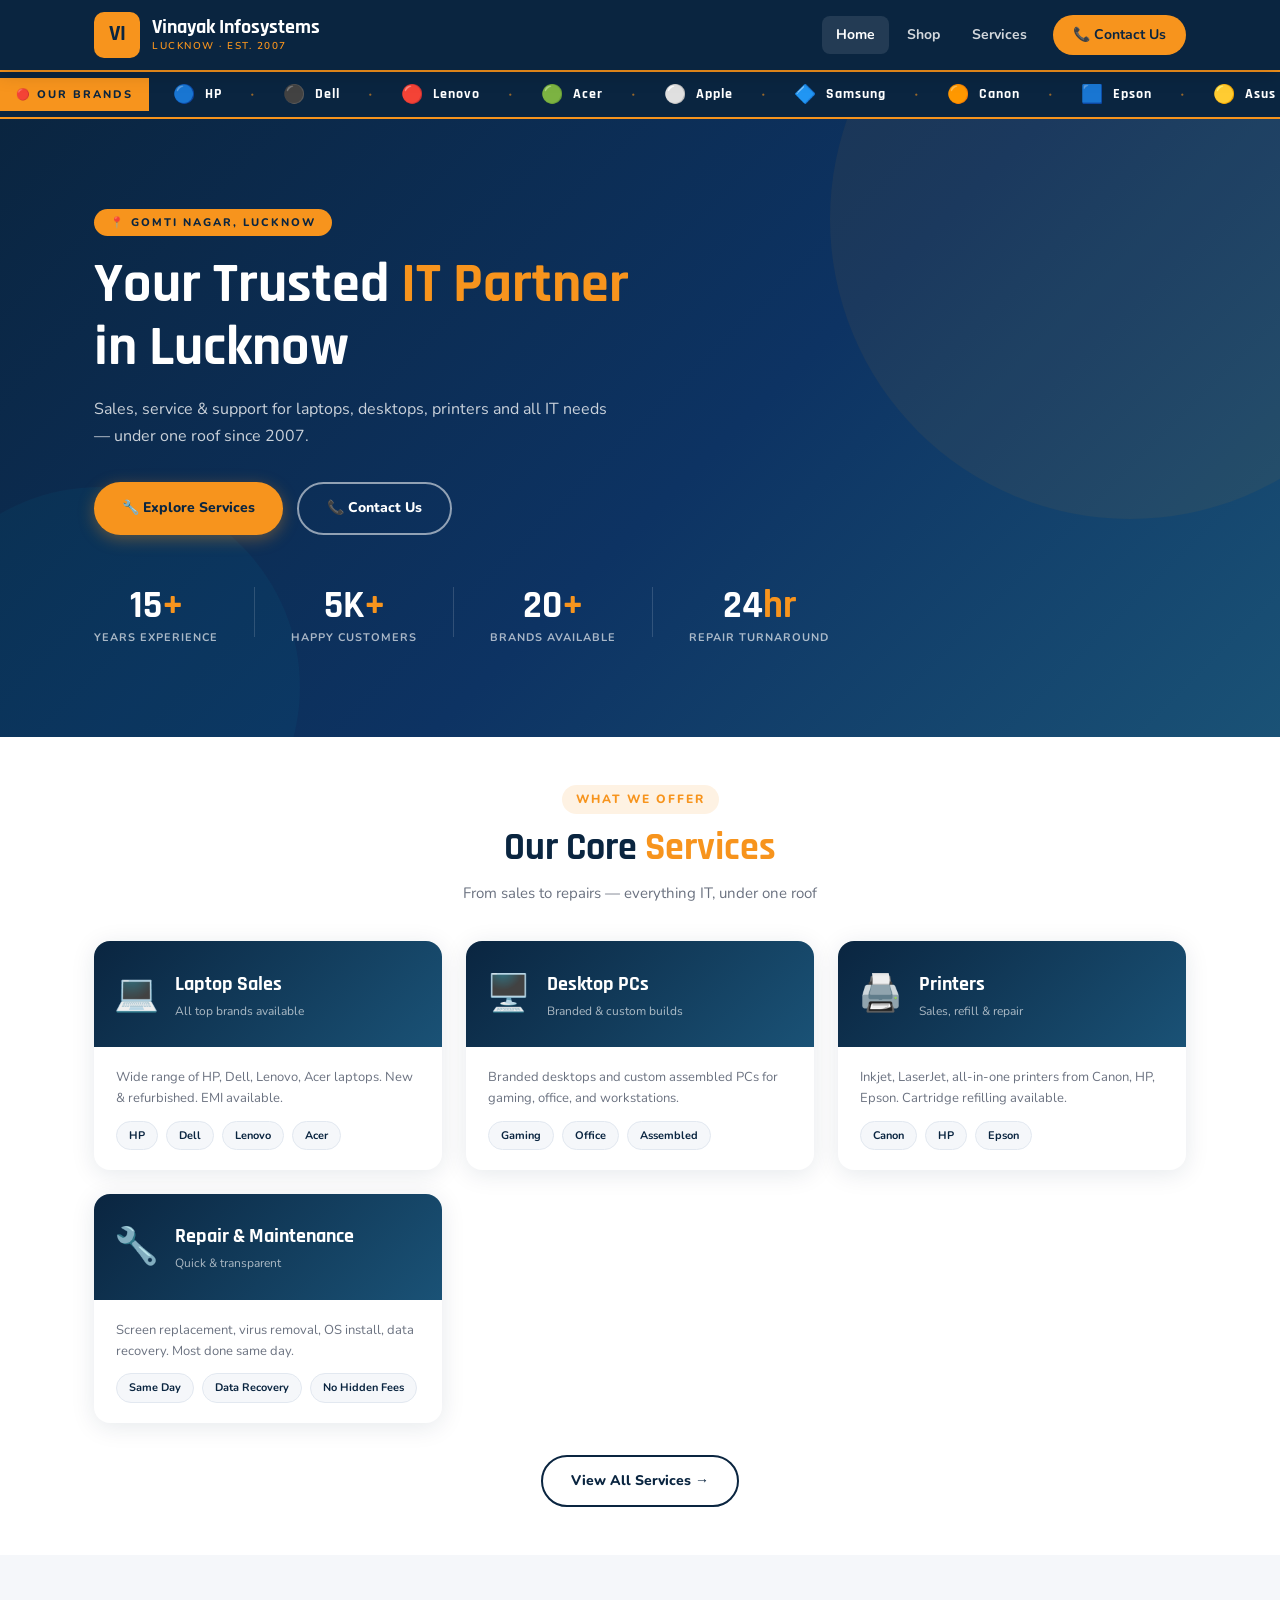
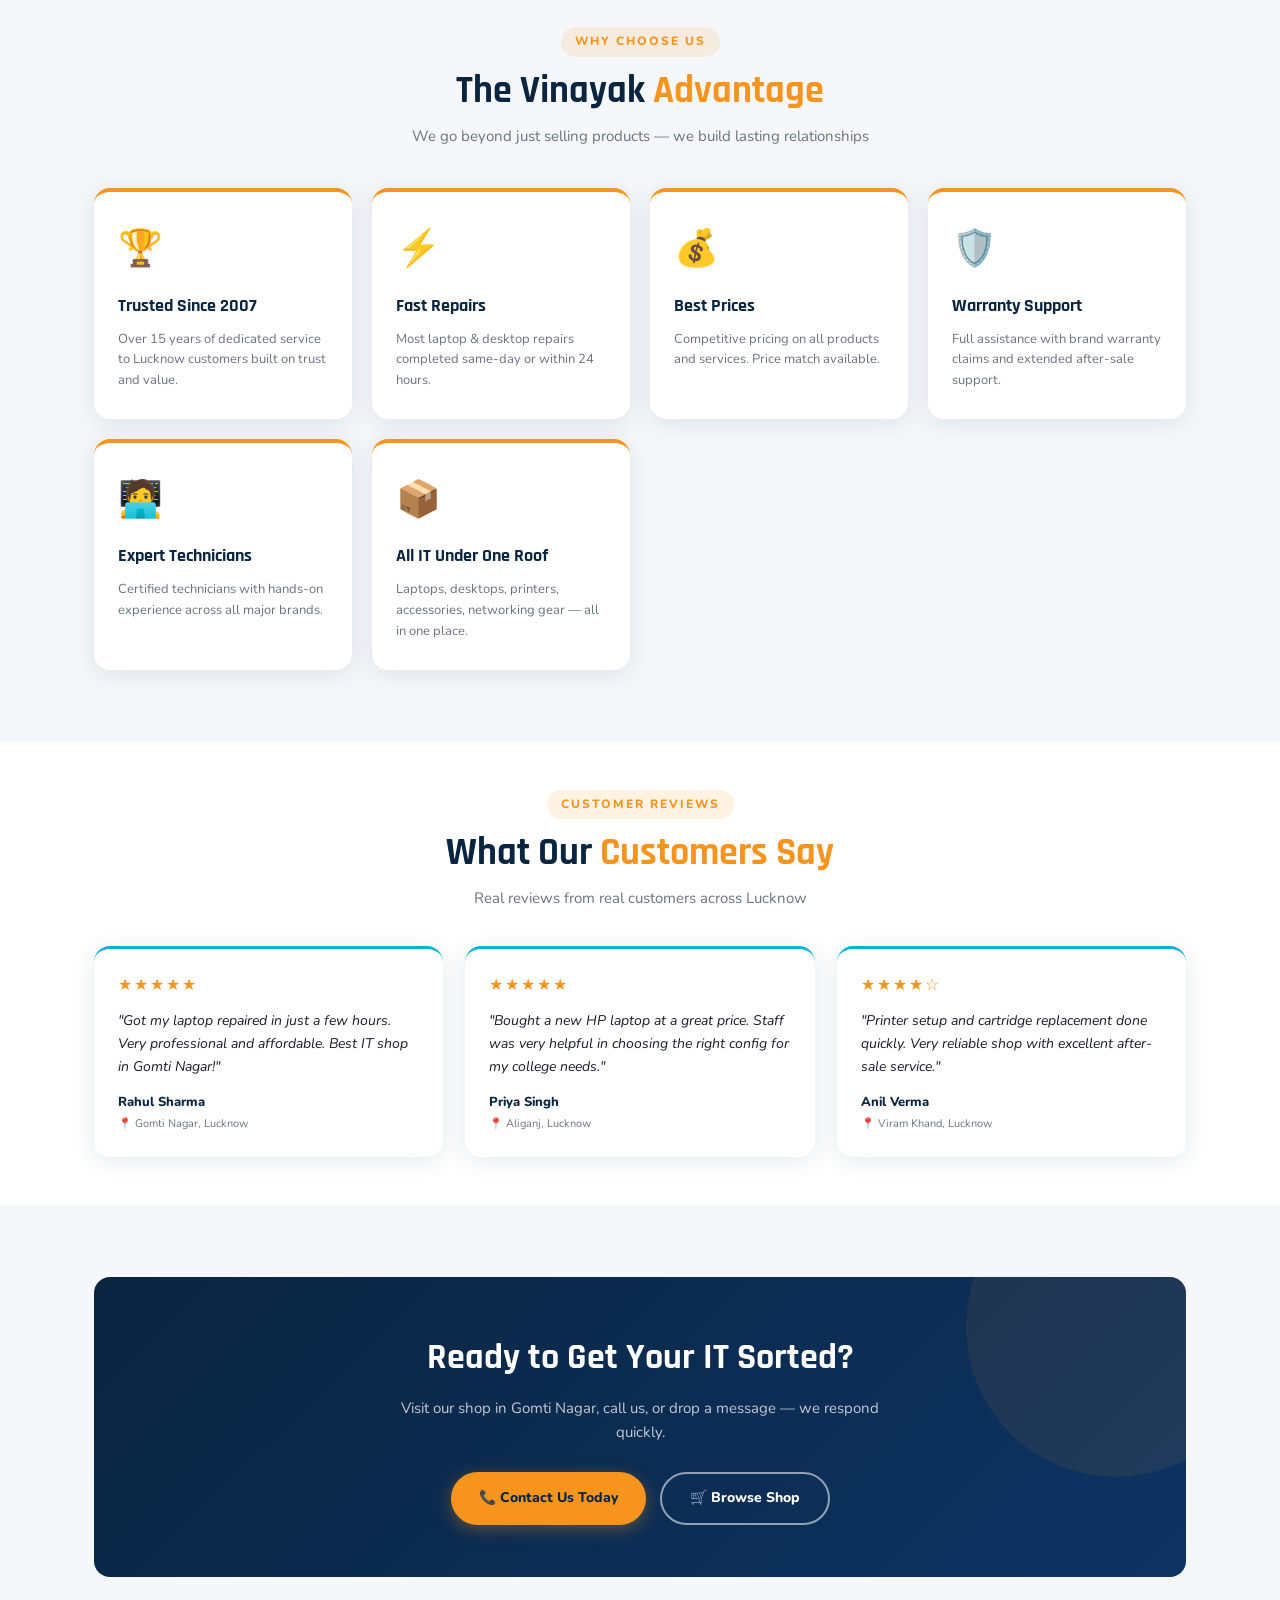
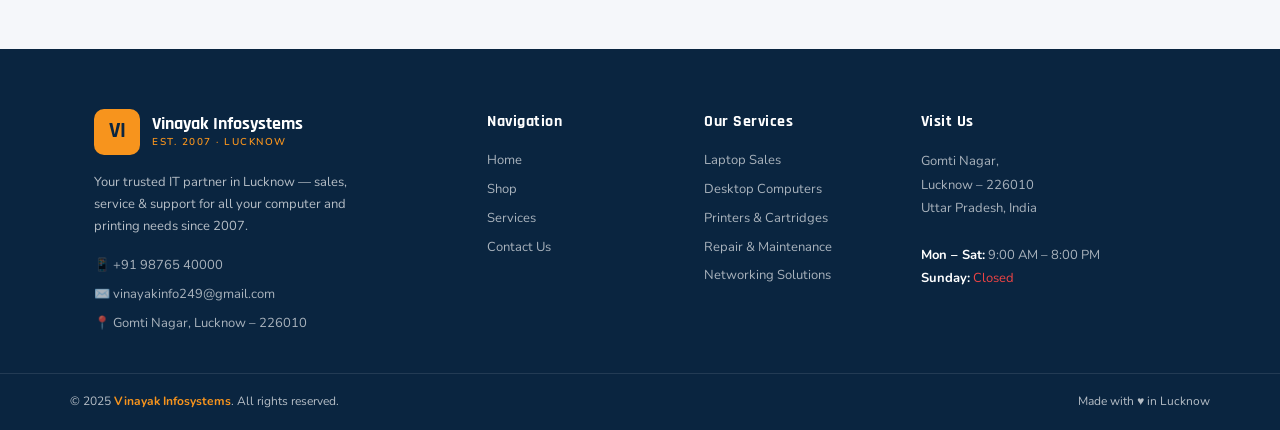
==== index.html @ 3d7f3a11 "First" ====
<!DOCTYPE html>
<html lang="en">
<head>
  <meta charset="UTF-8" />
  <meta name="viewport" content="width=device-width, initial-scale=1.0" />
  <meta name="description" content="Vinayak Infosystems – Lucknow's trusted IT shop for laptops, desktops, printers, repairs and networking solutions." />
  <title>Vinayak Infosystems – Home | Lucknow IT Shop</title>
  <link rel="stylesheet" href="css/style.css" />
</head>
<body>

  <div id="navbar-placeholder"></div>
  <div id="ticker-placeholder"></div>

  <!-- HERO -->
  <section class="hero">
    <div class="container">
      <div class="hero-content">
        <div class="hero-badge">📍 Gomti Nagar, Lucknow</div>
        <h1>Your Trusted <span>IT Partner</span><br>in Lucknow</h1>
        <p>Sales, service & support for laptops, desktops, printers and all IT needs — under one roof since 2007.</p>
        <div class="hero-btns">
          <a href="services.html" class="btn btn-primary">🔧 Explore Services</a>
          <a href="contact.html" class="btn btn-outline-white">📞 Contact Us</a>
        </div>
      </div>
      <div class="hero-stats">
        <div class="hero-stat-item">
          <div class="hero-stat-num">15<span>+</span></div>
          <div class="hero-stat-label">Years Experience</div>
        </div>
        <div class="hero-stat-divider"></div>
        <div class="hero-stat-item">
          <div class="hero-stat-num">5K<span>+</span></div>
          <div class="hero-stat-label">Happy Customers</div>
        </div>
        <div class="hero-stat-divider"></div>
        <div class="hero-stat-item">
          <div class="hero-stat-num">20<span>+</span></div>
          <div class="hero-stat-label">Brands Available</div>
        </div>
        <div class="hero-stat-divider"></div>
        <div class="hero-stat-item">
          <div class="hero-stat-num">24<span>hr</span></div>
          <div class="hero-stat-label">Repair Turnaround</div>
        </div>
      </div>
    </div>
  </section>

  <!-- QUICK SERVICES -->
  <section class="section-sm" style="background:#fff;">
    <div class="container">
      <div class="text-center">
        <div class="section-tag">What We Offer</div>
        <h2 class="section-title">Our Core <span>Services</span></h2>
        <p class="section-sub">From sales to repairs — everything IT, under one roof</p>
      </div>
      <div class="services-grid" style="margin-top:36px;">
        <a href="services.html" class="service-card" style="text-decoration:none;">
          <div class="sc-header">
            <div class="sc-icon">💻</div>
            <div><h3>Laptop Sales</h3><p>All top brands available</p></div>
          </div>
          <div class="sc-body">
            <p style="font-size:13px;color:var(--muted);line-height:1.6;">Wide range of HP, Dell, Lenovo, Acer laptops. New & refurbished. EMI available.</p>
            <div class="sc-tags" style="margin-top:12px;">
              <span class="sc-tag">HP</span><span class="sc-tag">Dell</span><span class="sc-tag">Lenovo</span><span class="sc-tag">Acer</span>
            </div>
          </div>
        </a>
        <a href="services.html" class="service-card" style="text-decoration:none;">
          <div class="sc-header">
            <div class="sc-icon">🖥️</div>
            <div><h3>Desktop PCs</h3><p>Branded & custom builds</p></div>
          </div>
          <div class="sc-body">
            <p style="font-size:13px;color:var(--muted);line-height:1.6;">Branded desktops and custom assembled PCs for gaming, office, and workstations.</p>
            <div class="sc-tags" style="margin-top:12px;">
              <span class="sc-tag">Gaming</span><span class="sc-tag">Office</span><span class="sc-tag">Assembled</span>
            </div>
          </div>
        </a>
        <a href="services.html" class="service-card" style="text-decoration:none;">
          <div class="sc-header">
            <div class="sc-icon">🖨️</div>
            <div><h3>Printers</h3><p>Sales, refill & repair</p></div>
          </div>
          <div class="sc-body">
            <p style="font-size:13px;color:var(--muted);line-height:1.6;">Inkjet, LaserJet, all-in-one printers from Canon, HP, Epson. Cartridge refilling available.</p>
            <div class="sc-tags" style="margin-top:12px;">
              <span class="sc-tag">Canon</span><span class="sc-tag">HP</span><span class="sc-tag">Epson</span>
            </div>
          </div>
        </a>
        <a href="services.html" class="service-card" style="text-decoration:none;">
          <div class="sc-header">
            <div class="sc-icon">🔧</div>
            <div><h3>Repair & Maintenance</h3><p>Quick & transparent</p></div>
          </div>
          <div class="sc-body">
            <p style="font-size:13px;color:var(--muted);line-height:1.6;">Screen replacement, virus removal, OS install, data recovery. Most done same day.</p>
            <div class="sc-tags" style="margin-top:12px;">
              <span class="sc-tag">Same Day</span><span class="sc-tag">Data Recovery</span><span class="sc-tag">No Hidden Fees</span>
            </div>
          </div>
        </a>
      </div>
      <div style="text-align:center;margin-top:32px;">
        <a href="services.html" class="btn btn-outline-primary">View All Services →</a>
      </div>
    </div>
  </section>

  <!-- WHY US -->
  <section class="section">
    <div class="container">
      <div class="text-center">
        <div class="section-tag">Why Choose Us</div>
        <h2 class="section-title">The Vinayak <span>Advantage</span></h2>
        <p class="section-sub">We go beyond just selling products — we build lasting relationships</p>
      </div>
      <div class="why-grid">
        <div class="why-card"><div class="w-icon">🏆</div><h4>Trusted Since 2007</h4><p>Over 15 years of dedicated service to Lucknow customers built on trust and value.</p></div>
        <div class="why-card"><div class="w-icon">⚡</div><h4>Fast Repairs</h4><p>Most laptop & desktop repairs completed same-day or within 24 hours.</p></div>
        <div class="why-card"><div class="w-icon">💰</div><h4>Best Prices</h4><p>Competitive pricing on all products and services. Price match available.</p></div>
        <div class="why-card"><div class="w-icon">🛡️</div><h4>Warranty Support</h4><p>Full assistance with brand warranty claims and extended after-sale support.</p></div>
        <div class="why-card"><div class="w-icon">🧑‍💻</div><h4>Expert Technicians</h4><p>Certified technicians with hands-on experience across all major brands.</p></div>
        <div class="why-card"><div class="w-icon">📦</div><h4>All IT Under One Roof</h4><p>Laptops, desktops, printers, accessories, networking gear — all in one place.</p></div>
      </div>
    </div>
  </section>

  <!-- TESTIMONIALS -->
  <section class="section-sm" style="background:#fff;">
    <div class="container">
      <div class="text-center">
        <div class="section-tag">Customer Reviews</div>
        <h2 class="section-title">What Our <span>Customers Say</span></h2>
        <p class="section-sub">Real reviews from real customers across Lucknow</p>
      </div>
      <div class="testimonials-grid">
        <div class="testimonial-card">
          <div class="t-stars">★★★★★</div>
          <p class="t-text">"Got my laptop repaired in just a few hours. Very professional and affordable. Best IT shop in Gomti Nagar!"</p>
          <div class="t-author">Rahul Sharma</div>
          <div class="t-loc">📍 Gomti Nagar, Lucknow</div>
        </div>
        <div class="testimonial-card">
          <div class="t-stars">★★★★★</div>
          <p class="t-text">"Bought a new HP laptop at a great price. Staff was very helpful in choosing the right config for my college needs."</p>
          <div class="t-author">Priya Singh</div>
          <div class="t-loc">📍 Aliganj, Lucknow</div>
        </div>
        <div class="testimonial-card">
          <div class="t-stars">★★★★☆</div>
          <p class="t-text">"Printer setup and cartridge replacement done quickly. Very reliable shop with excellent after-sale service."</p>
          <div class="t-author">Anil Verma</div>
          <div class="t-loc">📍 Viram Khand, Lucknow</div>
        </div>
      </div>
    </div>
  </section>

  <!-- CTA -->
  <section class="section">
    <div class="container">
      <div class="cta-banner">
        <h2>Ready to Get Your IT Sorted?</h2>
        <p>Visit our shop in Gomti Nagar, call us, or drop a message — we respond quickly.</p>
        <div class="cta-btns">
          <a href="contact.html" class="btn btn-primary">📞 Contact Us Today</a>
          <a href="shop.html" class="btn btn-outline-white">🛒 Browse Shop</a>
        </div>
      </div>
    </div>
  </section>

  <div id="footer-placeholder"></div>
  <script src="js/components.js"></script>
  <script src="js/main.js"></script>
</body>
</html>
---- css/style.css ----
@import url('https://fonts.googleapis.com/css2?family=Rajdhani:wght@400;500;600;700&family=Nunito:ital,wght@0,400;0,600;0,700;0,800;1,400&display=swap');

:root {
  --primary:    #0a2540;
  --primary-lt: #0d3363;
  --primary-md: #1a5276;
  --accent:     #f7941d;
  --accent-dk:  #e8830d;
  --accent2:    #00b4d8;
  --bg:         #f5f7fa;
  --white:      #ffffff;
  --text:       #1a1a2e;
  --muted:      #6b7280;
  --border:     #e2e8f0;
  --radius:     16px;
  --radius-sm:  10px;
  --shadow:     0 4px 24px rgba(10,37,64,0.10);
  --shadow-lg:  0 8px 40px rgba(10,37,64,0.16);
  --transition: all 0.25s ease;
  --font-head:  'Rajdhani', sans-serif;
  --font-body:  'Nunito', sans-serif;
}

*, *::before, *::after { box-sizing: border-box; margin: 0; padding: 0; }
html { scroll-behavior: smooth; }
body { font-family: var(--font-body); background: var(--bg); color: var(--text); line-height: 1.6; overflow-x: hidden; }
a { text-decoration: none; color: inherit; }
img { max-width: 100%; display: block; }
ul { list-style: none; }

.container { max-width: 1140px; margin: 0 auto; padding: 0 24px; }
.section    { padding: 72px 0; }
.section-sm { padding: 48px 0; }

.section-tag {
  display: inline-block;
  background: rgba(247,148,29,0.12);
  color: var(--accent);
  font-size: 12px;
  font-weight: 800;
  letter-spacing: 2px;
  text-transform: uppercase;
  padding: 5px 14px;
  border-radius: 20px;
  margin-bottom: 12px;
}
.section-title { font-family: var(--font-head); font-size: clamp(26px, 4vw, 38px); font-weight: 700; color: var(--primary); line-height: 1.2; margin-bottom: 10px; }
.section-title span { color: var(--accent); }
.section-sub { font-size: 15px; color: var(--muted); max-width: 560px; }
.text-center { text-align: center; }
.text-center .section-sub { margin: 0 auto; }

/* BUTTONS */
.btn { display: inline-flex; align-items: center; gap: 8px; padding: 13px 28px; border-radius: 50px; font-family: var(--font-body); font-size: 14px; font-weight: 800; cursor: pointer; border: none; transition: var(--transition); white-space: nowrap; }
.btn-primary { background: var(--accent); color: var(--primary); box-shadow: 0 4px 16px rgba(247,148,29,0.35); }
.btn-primary:hover { background: var(--accent-dk); transform: translateY(-2px); box-shadow: 0 8px 24px rgba(247,148,29,0.45); }
.btn-outline-white { background: transparent; color: var(--white); border: 2px solid rgba(255,255,255,0.55); }
.btn-outline-white:hover { border-color: var(--accent2); background: rgba(0,180,216,0.1); }
.btn-outline-primary { background: transparent; color: var(--primary); border: 2px solid var(--primary); }
.btn-outline-primary:hover { background: var(--primary); color: var(--white); }

/* NAVBAR */
.navbar { background: var(--primary); position: sticky; top: 0; z-index: 1000; box-shadow: 0 2px 20px rgba(0,0,0,0.2); }
.navbar-inner { display: flex; align-items: center; justify-content: space-between; height: 70px; }
.navbar-logo { display: flex; align-items: center; gap: 12px; }
.logo-box { width: 46px; height: 46px; background: var(--accent); border-radius: 10px; display: flex; align-items: center; justify-content: center; font-family: var(--font-head); font-size: 22px; font-weight: 700; color: var(--primary); flex-shrink: 0; }
.logo-info span:first-child { display: block; font-family: var(--font-head); font-size: 20px; font-weight: 700; color: var(--white); line-height: 1.1; }
.logo-info span:last-child { display: block; font-size: 10px; color: var(--accent); letter-spacing: 1.5px; text-transform: uppercase; font-weight: 600; }
.navbar-links { display: flex; align-items: center; gap: 4px; }
.navbar-links a { color: rgba(255,255,255,0.82); font-size: 14px; font-weight: 700; padding: 8px 14px; border-radius: 8px; transition: var(--transition); }
.navbar-links a:hover, .navbar-links a.active { color: var(--white); background: rgba(255,255,255,0.1); }
.navbar-links a.nav-cta { background: var(--accent); color: var(--primary); padding: 9px 20px; border-radius: 50px; margin-left: 8px; }
.navbar-links a.nav-cta:hover { background: var(--accent-dk); }

.hamburger { display: none; flex-direction: column; gap: 5px; background: none; border: none; cursor: pointer; padding: 4px; }
.hamburger span { display: block; width: 26px; height: 2.5px; background: var(--white); border-radius: 2px; transition: var(--transition); }
.hamburger.open span:nth-child(1) { transform: rotate(45deg) translate(5px,5px); }
.hamburger.open span:nth-child(2) { opacity: 0; }
.hamburger.open span:nth-child(3) { transform: rotate(-45deg) translate(5px,-5px); }

.mobile-nav { display: none; position: fixed; top: 70px; left: 0; width: 100%; height: calc(100vh - 70px); background: var(--primary); z-index: 999; flex-direction: column; padding: 20px 24px; gap: 4px; overflow-y: auto; transform: translateX(-100%); transition: transform 0.35s cubic-bezier(.4,0,.2,1); }
.mobile-nav.open { transform: translateX(0); }
.mobile-nav a { color: var(--white); font-size: 17px; font-weight: 700; padding: 14px 18px; border-radius: 12px; display: flex; align-items: center; gap: 14px; transition: var(--transition); }
.mobile-nav a:hover, .mobile-nav a.active { background: var(--accent); color: var(--primary); }
.mobile-nav hr { border: none; border-top: 1px solid rgba(255,255,255,0.1); margin: 8px 0; }

/* TICKER */
.ticker-wrap { background: var(--primary); border-top: 2.5px solid var(--accent); border-bottom: 2.5px solid var(--accent); overflow: hidden; }
.ticker-inner { position: relative; display: flex; align-items: center; }
.ticker-badge { background: var(--accent); color: var(--primary); font-weight: 800; font-size: 11px; letter-spacing: 2px; text-transform: uppercase; padding: 8px 16px; white-space: nowrap; flex-shrink: 0; z-index: 2; }
.ticker-scroll { overflow: hidden; flex: 1; }
.ticker-track { display: flex; align-items: center; animation: ticker-move 32s linear infinite; white-space: nowrap; }
.ticker-track:hover { animation-play-state: paused; }
@keyframes ticker-move { from { transform: translateX(0); } to { transform: translateX(-50%); } }
.ticker-item { display: inline-flex; align-items: center; gap: 10px; padding: 8px 24px; text-decoration: none; transition: opacity 0.2s; }
.ticker-item:hover { opacity: 0.7; }
.ticker-item .t-emoji { font-size: 18px; }
.ticker-item .t-name { color: var(--white); font-family: var(--font-head); font-size: 14px; font-weight: 700; letter-spacing: 1px; }
.ticker-sep { color: var(--accent); font-size: 20px; padding: 0 4px; opacity: 0.6; }

/* HERO */
.hero { background: linear-gradient(135deg, var(--primary) 0%, var(--primary-lt) 55%, var(--primary-md) 100%); padding: 90px 0 80px; position: relative; overflow: hidden; }
.hero::before { content: ''; position: absolute; width: 600px; height: 600px; border-radius: 50%; background: rgba(247,148,29,0.06); top: -200px; right: -150px; pointer-events: none; }
.hero::after  { content: ''; position: absolute; width: 400px; height: 400px; border-radius: 50%; background: rgba(0,180,216,0.05); bottom: -150px; left: -100px; pointer-events: none; }
.hero-content { position: relative; z-index: 1; max-width: 640px; }
.hero-badge { display: inline-block; background: var(--accent); color: var(--primary); font-size: 11px; font-weight: 800; padding: 5px 16px; border-radius: 20px; letter-spacing: 2px; text-transform: uppercase; margin-bottom: 18px; }
.hero h1 { font-family: var(--font-head); font-size: clamp(32px, 5vw, 56px); font-weight: 700; color: var(--white); line-height: 1.12; margin-bottom: 16px; }
.hero h1 span { color: var(--accent); }
.hero p { font-size: 16px; color: rgba(255,255,255,0.78); max-width: 520px; margin-bottom: 32px; line-height: 1.7; }
.hero-btns { display: flex; gap: 14px; flex-wrap: wrap; }
.hero-stats { display: flex; gap: 36px; margin-top: 52px; flex-wrap: wrap; position: relative; z-index: 1; }
.hero-stat-item { text-align: center; }
.hero-stat-num { font-family: var(--font-head); font-size: 38px; font-weight: 700; color: var(--white); line-height: 1; }
.hero-stat-num span { color: var(--accent); }
.hero-stat-label { font-size: 11px; color: rgba(255,255,255,0.65); font-weight: 700; letter-spacing: 1px; text-transform: uppercase; margin-top: 4px; }
.hero-stat-divider { width: 1px; background: rgba(255,255,255,0.15); height: 50px; margin-top: auto; margin-bottom: 20px; }

/* WHY US */
.why-grid { display: grid; grid-template-columns: repeat(auto-fit, minmax(230px, 1fr)); gap: 20px; margin-top: 40px; }
.why-card { background: var(--white); border-radius: var(--radius); padding: 28px 24px; box-shadow: var(--shadow); border-top: 4px solid var(--accent); transition: var(--transition); }
.why-card:hover { transform: translateY(-5px); box-shadow: var(--shadow-lg); }
.why-card .w-icon { font-size: 36px; margin-bottom: 14px; }
.why-card h4 { font-family: var(--font-head); font-size: 18px; font-weight: 700; color: var(--primary); margin-bottom: 8px; }
.why-card p { font-size: 13px; color: var(--muted); line-height: 1.6; }

/* SERVICES */
.services-grid { display: grid; grid-template-columns: repeat(auto-fit, minmax(280px, 1fr)); gap: 24px; margin-top: 40px; }
.service-card { background: var(--white); border-radius: var(--radius); overflow: hidden; box-shadow: var(--shadow); transition: var(--transition); }
.service-card:hover { transform: translateY(-6px); box-shadow: var(--shadow-lg); }
.sc-header { background: linear-gradient(135deg, var(--primary), var(--primary-md)); padding: 24px 20px; display: flex; align-items: center; gap: 16px; }
.sc-header .sc-icon { font-size: 36px; }
.sc-header h3 { font-family: var(--font-head); font-size: 20px; font-weight: 700; color: var(--white); }
.sc-header p  { font-size: 12px; color: rgba(255,255,255,0.65); margin-top: 2px; }
.sc-body { padding: 20px 22px; }
.sc-feature { display: flex; align-items: flex-start; gap: 10px; margin-bottom: 12px; }
.sc-dot { width: 8px; height: 8px; border-radius: 50%; background: var(--accent); flex-shrink: 0; margin-top: 6px; }
.sc-feature p { font-size: 13px; color: var(--text); line-height: 1.55; }
.sc-tags { display: flex; flex-wrap: wrap; gap: 8px; margin-top: 14px; }
.sc-tag { background: var(--bg); color: var(--primary); font-size: 11px; font-weight: 700; padding: 5px 12px; border-radius: 20px; border: 1.5px solid var(--border); }

/* PRODUCTS */
.products-grid { display: grid; grid-template-columns: repeat(auto-fit, minmax(200px, 1fr)); gap: 22px; margin-top: 36px; }
.product-card { background: var(--white); border-radius: var(--radius); overflow: hidden; box-shadow: var(--shadow); transition: var(--transition); }
.product-card:hover { transform: translateY(-5px); box-shadow: var(--shadow-lg); }
.pc-img { height: 140px; background: linear-gradient(135deg, #e8f4f8, #d1eaf3); display: flex; align-items: center; justify-content: center; font-size: 60px; }
.pc-body { padding: 16px; }
.pc-badge { display: inline-block; background: var(--accent); color: var(--primary); font-size: 9px; font-weight: 800; padding: 3px 10px; border-radius: 20px; text-transform: uppercase; letter-spacing: 0.5px; margin-bottom: 8px; }
.pc-body h4  { font-size: 15px; font-weight: 800; color: var(--primary); margin-bottom: 4px; }
.pc-body p   { font-size: 12px; color: var(--muted); }
.pc-price { font-family: var(--font-head); font-size: 18px; font-weight: 700; color: var(--accent); margin-top: 10px; }

/* BRANDS */
.brands-grid { display: grid; grid-template-columns: repeat(auto-fill, minmax(110px, 1fr)); gap: 14px; margin-top: 28px; }
.brand-pill { background: var(--white); border-radius: var(--radius-sm); padding: 18px 12px; text-align: center; box-shadow: var(--shadow); font-size: 13px; font-weight: 700; color: var(--primary); transition: var(--transition); }
.brand-pill:hover { transform: scale(1.05); box-shadow: var(--shadow-lg); }
.brand-pill .bp-icon { font-size: 26px; display: block; margin-bottom: 6px; }

/* TESTIMONIALS */
.testimonials-grid { display: grid; grid-template-columns: repeat(auto-fit, minmax(280px, 1fr)); gap: 22px; margin-top: 36px; }
.testimonial-card { background: var(--white); border-radius: var(--radius); padding: 24px; box-shadow: var(--shadow); border-top: 3px solid var(--accent2); transition: var(--transition); }
.testimonial-card:hover { transform: translateY(-4px); box-shadow: var(--shadow-lg); }
.t-stars { color: var(--accent); font-size: 16px; margin-bottom: 10px; letter-spacing: 2px; }
.t-text  { font-size: 14px; color: var(--text); line-height: 1.65; font-style: italic; margin-bottom: 14px; }
.t-author { font-weight: 800; color: var(--primary); font-size: 13px; }
.t-loc   { font-size: 11px; color: var(--muted); margin-top: 2px; }

/* PROCESS */
.process-steps { display: grid; grid-template-columns: repeat(auto-fit, minmax(200px, 1fr)); gap: 22px; margin-top: 36px; }
.process-step { background: var(--white); border-radius: var(--radius); padding: 28px 22px; box-shadow: var(--shadow); text-align: center; transition: var(--transition); }
.process-step:hover { transform: translateY(-4px); }
.ps-num { width: 52px; height: 52px; border-radius: 50%; background: var(--accent); color: var(--primary); font-family: var(--font-head); font-size: 24px; font-weight: 700; display: flex; align-items: center; justify-content: center; margin: 0 auto 16px; }
.process-step h4 { font-family: var(--font-head); font-size: 17px; font-weight: 700; color: var(--primary); margin-bottom: 8px; }
.process-step p  { font-size: 13px; color: var(--muted); line-height: 1.55; }

/* CTA BANNER */
.cta-banner { background: linear-gradient(135deg, var(--primary), var(--primary-lt)); border-radius: var(--radius); padding: 52px 48px; text-align: center; position: relative; overflow: hidden; }
.cta-banner::before { content: ''; position: absolute; width: 300px; height: 300px; border-radius: 50%; background: rgba(247,148,29,0.08); top: -100px; right: -80px; }
.cta-banner h2 { font-family: var(--font-head); font-size: clamp(24px,4vw,36px); font-weight: 700; color: var(--white); margin-bottom: 10px; }
.cta-banner p  { color: rgba(255,255,255,0.75); font-size: 15px; margin-bottom: 28px; max-width: 500px; margin-left: auto; margin-right: auto; }
.cta-banner .cta-btns { display: flex; gap: 14px; justify-content: center; flex-wrap: wrap; }

/* CONTACT FORM */
.contact-form-wrap { background: var(--white); border-radius: var(--radius); padding: 40px 36px; box-shadow: var(--shadow); }
.form-row { display: grid; grid-template-columns: 1fr 1fr; gap: 20px; }
.form-group { margin-bottom: 20px; }
.form-group label { display: block; font-size: 12px; font-weight: 800; color: var(--primary); text-transform: uppercase; letter-spacing: 0.5px; margin-bottom: 8px; }
.form-group input, .form-group textarea, .form-group select { width: 100%; padding: 13px 16px; border: 2px solid var(--border); border-radius: 12px; font-family: var(--font-body); font-size: 14px; color: var(--text); background: var(--bg); outline: none; transition: border-color 0.2s, box-shadow 0.2s; -webkit-appearance: none; }
.form-group input:focus, .form-group textarea:focus, .form-group select:focus { border-color: var(--accent); box-shadow: 0 0 0 4px rgba(247,148,29,0.12); background: var(--white); }
.form-group textarea { min-height: 130px; resize: vertical; }
.form-submit { width: 100%; background: var(--accent); color: var(--primary); border: none; padding: 15px; border-radius: 12px; font-family: var(--font-body); font-size: 15px; font-weight: 800; cursor: pointer; transition: var(--transition); box-shadow: 0 4px 16px rgba(247,148,29,0.3); }
.form-submit:hover { background: var(--accent-dk); transform: translateY(-2px); }

/* CONTACT INFO */
.contact-info-cards { display: flex; flex-direction: column; gap: 16px; }
.ci-card { background: var(--white); border-radius: var(--radius-sm); padding: 20px; box-shadow: var(--shadow); display: flex; align-items: center; gap: 16px; text-decoration: none; transition: var(--transition); }
.ci-card:hover { transform: translateX(5px); box-shadow: var(--shadow-lg); }
.ci-icon-box { width: 52px; height: 52px; border-radius: var(--radius-sm); background: rgba(247,148,29,0.1); display: flex; align-items: center; justify-content: center; font-size: 24px; flex-shrink: 0; }
.ci-label { font-size: 11px; color: var(--muted); font-weight: 700; text-transform: uppercase; letter-spacing: 0.5px; }
.ci-value { font-size: 14px; color: var(--primary); font-weight: 800; margin-top: 3px; }

/* HOURS */
.hours-card { background: var(--white); border-radius: var(--radius); overflow: hidden; box-shadow: var(--shadow); }
.hours-row { display: flex; justify-content: space-between; align-items: center; padding: 14px 22px; border-bottom: 1px solid var(--bg); font-size: 14px; }
.hours-row:last-child { border-bottom: none; }
.hours-row .hr-day  { font-weight: 700; color: var(--primary); }
.hours-row .hr-time { color: var(--muted); font-weight: 600; }
.hours-row.today { background: rgba(247,148,29,0.08); }
.hours-row.today .hr-day { color: var(--accent); }

/* MAP */
.map-placeholder { background: linear-gradient(135deg, #c8daea, #a8c8d8); border-radius: var(--radius); height: 200px; display: flex; flex-direction: column; align-items: center; justify-content: center; gap: 12px; text-decoration: none; color: var(--primary); font-weight: 700; transition: var(--transition); box-shadow: var(--shadow); }
.map-placeholder:hover { opacity: 0.88; }
.map-placeholder .map-pin { font-size: 42px; }
.map-placeholder p { font-size: 13px; text-align: center; line-height: 1.5; }

/* PAGE HERO */
.page-hero { background: linear-gradient(135deg, var(--primary), var(--primary-lt)); padding: 60px 0 50px; text-align: center; position: relative; overflow: hidden; }
.page-hero::before { content: ''; position: absolute; width: 400px; height: 400px; border-radius: 50%; background: rgba(247,148,29,0.07); top: -150px; right: -100px; }
.page-hero h1 { font-family: var(--font-head); font-size: clamp(28px,5vw,46px); font-weight: 700; color: var(--white); position: relative; }
.page-hero h1 span { color: var(--accent); }
.page-hero p  { color: rgba(255,255,255,0.72); font-size: 15px; margin-top: 10px; position: relative; }
.breadcrumb { display: flex; justify-content: center; align-items: center; gap: 8px; margin-top: 14px; font-size: 13px; color: rgba(255,255,255,0.55); position: relative; }
.breadcrumb a { color: var(--accent); font-weight: 700; }
.breadcrumb span { color: rgba(255,255,255,0.35); }

/* FOOTER */
footer { background: var(--primary); color: rgba(255,255,255,0.7); }
.footer-top { padding: 60px 0 40px; border-bottom: 1px solid rgba(255,255,255,0.1); }
.footer-grid { display: grid; grid-template-columns: 2fr 1fr 1fr 1.5fr; gap: 40px; }
.footer-brand .footer-logo { display: flex; align-items: center; gap: 12px; margin-bottom: 16px; }
.footer-brand p { font-size: 13px; line-height: 1.7; max-width: 280px; }
.footer-contact-list { margin-top: 18px; display: flex; flex-direction: column; gap: 8px; }
.footer-contact-list a { font-size: 13px; color: rgba(255,255,255,0.65); display: flex; align-items: center; gap: 8px; transition: color 0.2s; }
.footer-contact-list a:hover { color: var(--accent); }
.footer-col h4 { font-family: var(--font-head); font-size: 16px; font-weight: 700; color: var(--white); margin-bottom: 16px; letter-spacing: 0.5px; }
.footer-links { display: flex; flex-direction: column; gap: 8px; }
.footer-links a { font-size: 13px; color: rgba(255,255,255,0.65); transition: color 0.2s, padding-left 0.2s; display: flex; align-items: center; gap: 6px; }
.footer-links a:hover { color: var(--accent); padding-left: 4px; }
.footer-address { font-size: 13px; line-height: 1.8; color: rgba(255,255,255,0.65); }
.footer-bottom { padding: 18px 0; display: flex; align-items: center; justify-content: space-between; font-size: 12px; flex-wrap: wrap; gap: 10px; }
.footer-bottom strong { color: var(--accent); }

/* TOAST */
.toast { position: fixed; bottom: 32px; right: 32px; background: #22c55e; color: var(--white); padding: 14px 24px; border-radius: 12px; font-size: 14px; font-weight: 700; box-shadow: 0 8px 24px rgba(34,197,94,0.35); opacity: 0; transform: translateY(20px); transition: all 0.35s ease; z-index: 9999; }
.toast.show { opacity: 1; transform: translateY(0); }

/* RESPONSIVE */
@media (max-width: 960px) { .footer-grid { grid-template-columns: 1fr 1fr; } }
@media (max-width: 768px) {
  .navbar-links { display: none; }
  .hamburger    { display: flex; }
  .mobile-nav   { display: flex; }
  .hero         { padding: 60px 0 52px; }
  .hero-stats   { gap: 20px; }
  .hero-stat-divider { display: none; }
  .section      { padding: 52px 0; }
  .form-row     { grid-template-columns: 1fr; }
  .footer-grid  { grid-template-columns: 1fr; gap: 28px; }
  .contact-form-wrap { padding: 28px 20px; }
  .cta-banner   { padding: 40px 24px; }
}
@media (max-width: 480px) {
  .container { padding: 0 16px; }
  .hero-btns { flex-direction: column; align-items: flex-start; }
  .cta-banner .cta-btns { flex-direction: column; align-items: center; }
}
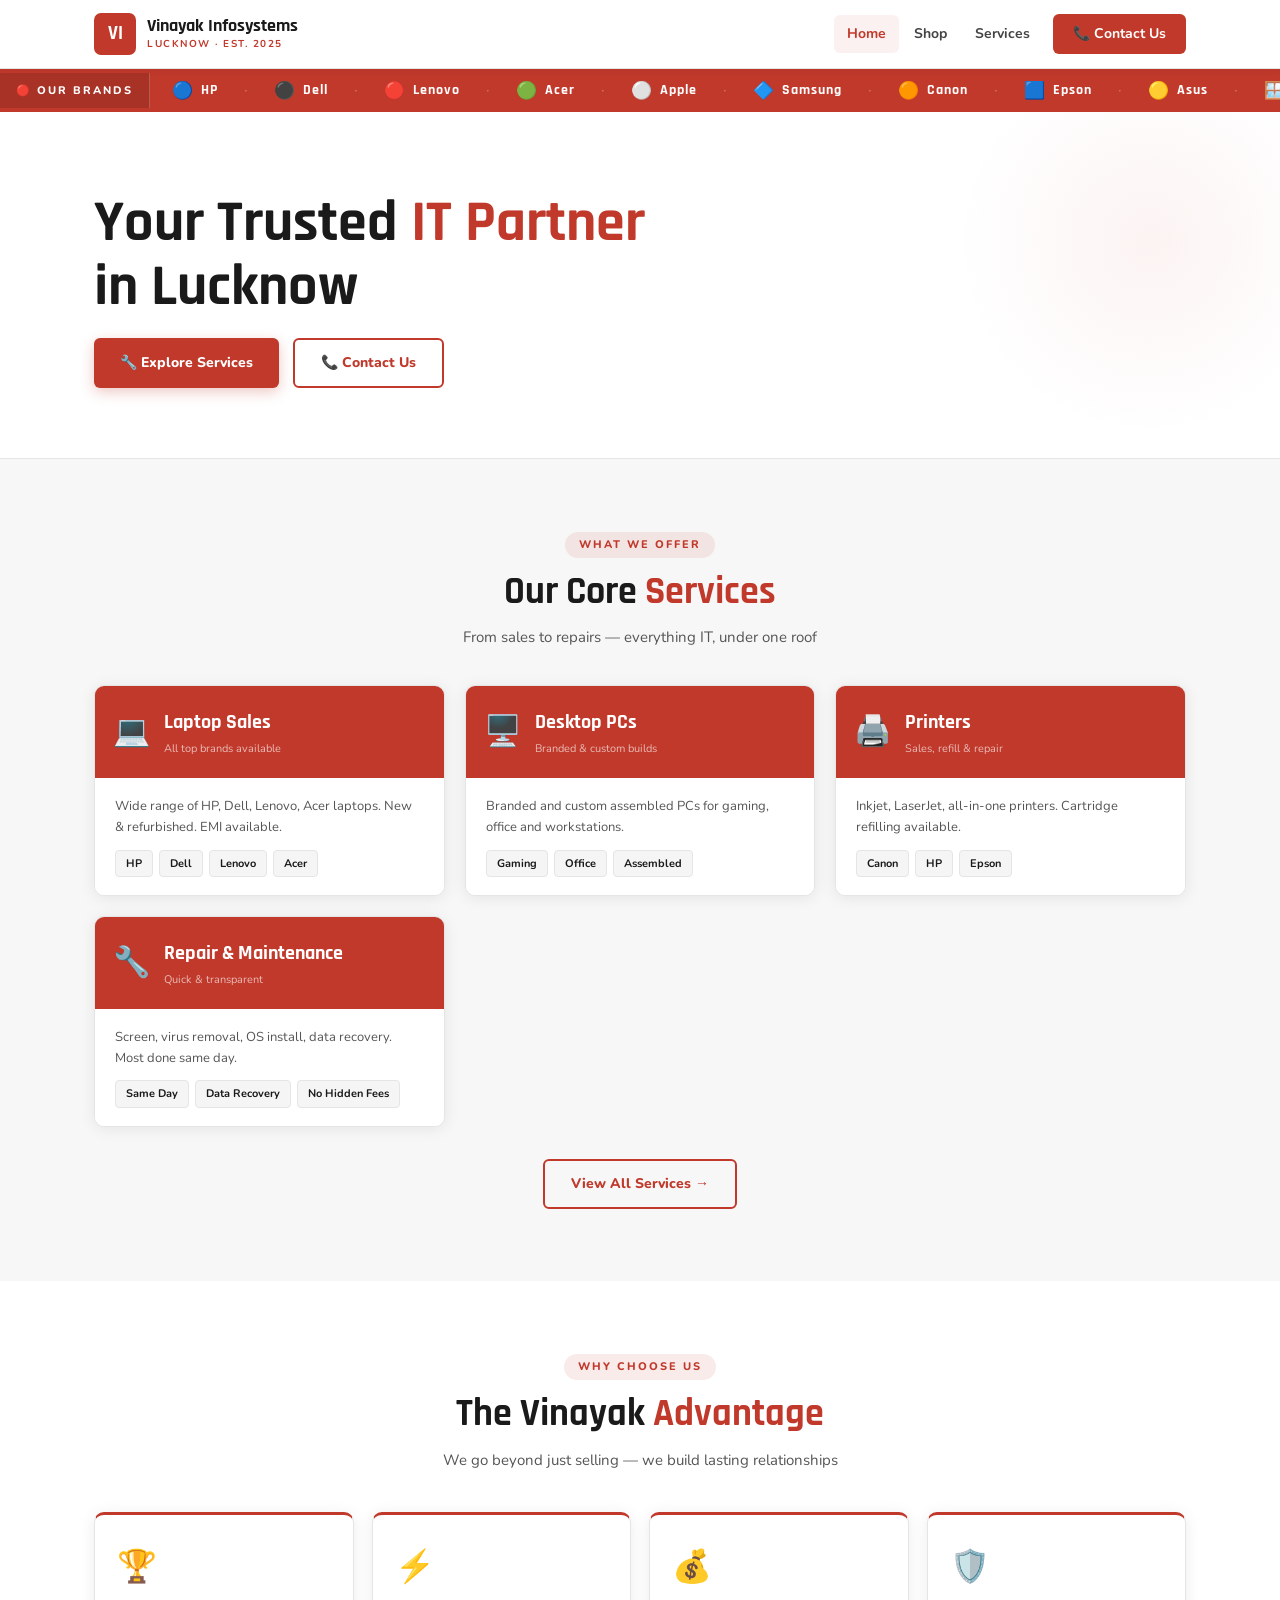
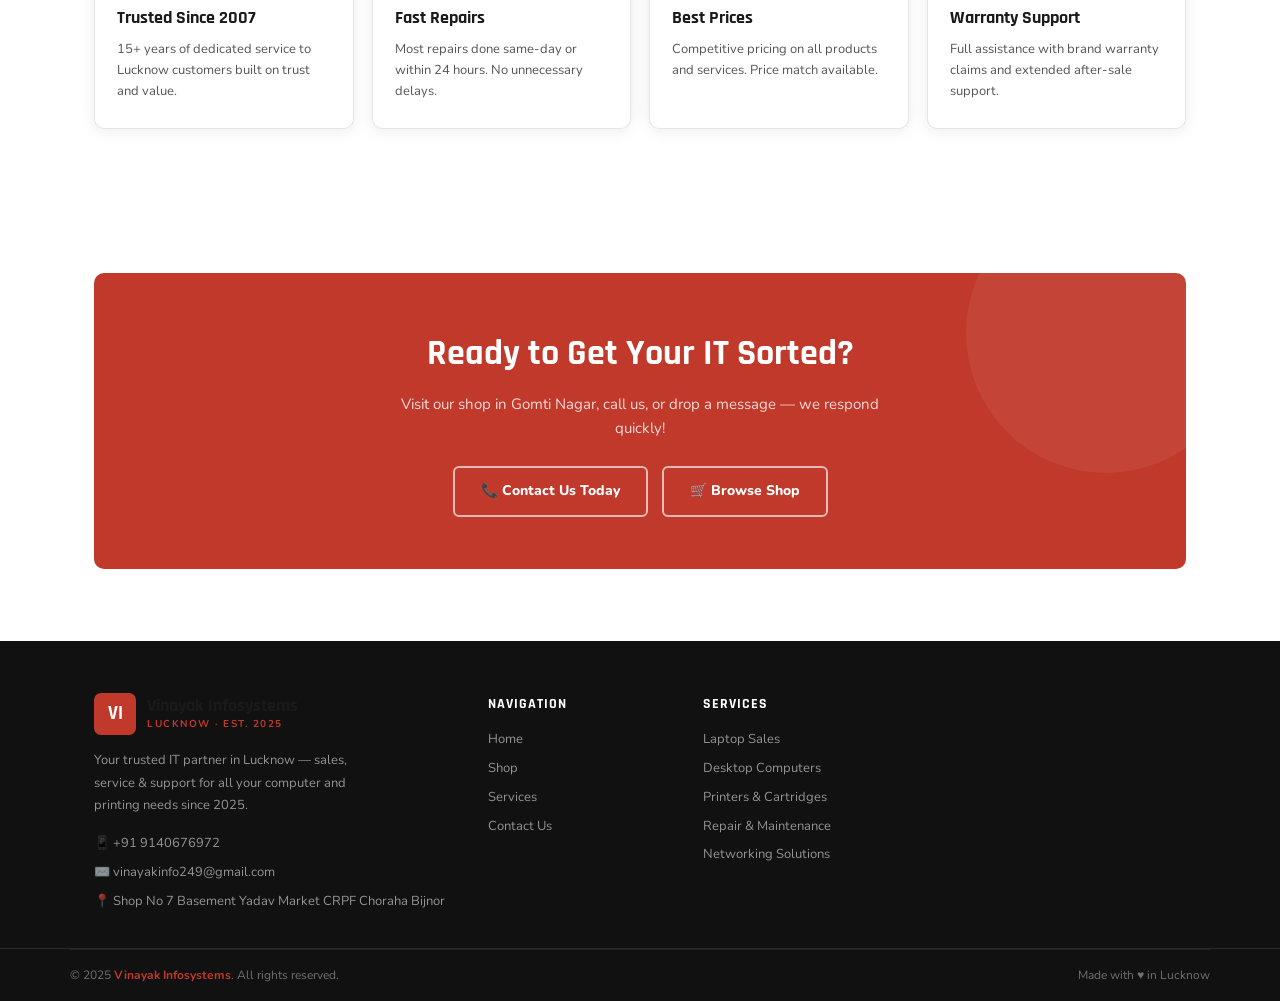
==== commit 07b5224a: "yes" ====
--- a/index.html
+++ b/index.html
@@ -1,12 +1,15 @@
 <!DOCTYPE html>
 <html lang="en">
+
 <head>
   <meta charset="UTF-8" />
-  <meta name="viewport" content="width=device-width, initial-scale=1.0" />
-  <meta name="description" content="Vinayak Infosystems – Lucknow's trusted IT shop for laptops, desktops, printers, repairs and networking solutions." />
+  <meta name="viewport" content="width=device-width,initial-scale=1.0" />
+  <meta name="description"
+    content="Vinayak Infosystems – Lucknow's trusted IT shop for laptops, desktops, printers, repairs and networking." />
   <title>Vinayak Infosystems – Home | Lucknow IT Shop</title>
   <link rel="stylesheet" href="css/style.css" />
 </head>
+
 <body>
 
   <div id="navbar-placeholder"></div>
@@ -16,97 +19,116 @@
   <section class="hero">
     <div class="container">
       <div class="hero-content">
-        <div class="hero-badge">📍 Gomti Nagar, Lucknow</div>
+        <!-- <div class="hero-badge">📍 Gomti Nagar, Lucknow</div> -->
         <h1>Your Trusted <span>IT Partner</span><br>in Lucknow</h1>
-        <p>Sales, service & support for laptops, desktops, printers and all IT needs — under one roof since 2007.</p>
+        <!-- <p>Sales, service & support for laptops, desktops, printers and all IT needs — under one roof since 2007.
+          Trusted by 5,000+ customers.</p> -->
         <div class="hero-btns">
           <a href="services.html" class="btn btn-primary">🔧 Explore Services</a>
-          <a href="contact.html" class="btn btn-outline-white">📞 Contact Us</a>
-        </div>
-      </div>
-      <div class="hero-stats">
-        <div class="hero-stat-item">
-          <div class="hero-stat-num">15<span>+</span></div>
+          <a href="contact.html" class="btn btn-outline-primary">📞 Contact Us</a>
+        </div>
+      </div>
+      <!-- <div class="hero-stats">
+        <div class="hero-stat-item">
+          <div class="hero-stat-num">15<sup>+</sup></div>
           <div class="hero-stat-label">Years Experience</div>
         </div>
         <div class="hero-stat-divider"></div>
         <div class="hero-stat-item">
-          <div class="hero-stat-num">5K<span>+</span></div>
+          <div class="hero-stat-num">5K<sup>+</sup></div>
           <div class="hero-stat-label">Happy Customers</div>
         </div>
         <div class="hero-stat-divider"></div>
         <div class="hero-stat-item">
-          <div class="hero-stat-num">20<span>+</span></div>
+          <div class="hero-stat-num">20<sup>+</sup></div>
           <div class="hero-stat-label">Brands Available</div>
         </div>
         <div class="hero-stat-divider"></div>
         <div class="hero-stat-item">
-          <div class="hero-stat-num">24<span>hr</span></div>
+          <div class="hero-stat-num">24<sup>hr</sup></div>
           <div class="hero-stat-label">Repair Turnaround</div>
         </div>
       </div>
-    </div>
-  </section>
-
-  <!-- QUICK SERVICES -->
-  <section class="section-sm" style="background:#fff;">
+    </div> -->
+  </section>
+
+  <!-- SERVICES PREVIEW -->
+  <section class="section-gray">
     <div class="container">
       <div class="text-center">
         <div class="section-tag">What We Offer</div>
         <h2 class="section-title">Our Core <span>Services</span></h2>
         <p class="section-sub">From sales to repairs — everything IT, under one roof</p>
       </div>
-      <div class="services-grid" style="margin-top:36px;">
-        <a href="services.html" class="service-card" style="text-decoration:none;">
+      <div class="services-grid">
+        <a href="services.html" class="service-card" style="text-decoration:none">
           <div class="sc-header">
             <div class="sc-icon">💻</div>
-            <div><h3>Laptop Sales</h3><p>All top brands available</p></div>
-          </div>
-          <div class="sc-body">
-            <p style="font-size:13px;color:var(--muted);line-height:1.6;">Wide range of HP, Dell, Lenovo, Acer laptops. New & refurbished. EMI available.</p>
-            <div class="sc-tags" style="margin-top:12px;">
-              <span class="sc-tag">HP</span><span class="sc-tag">Dell</span><span class="sc-tag">Lenovo</span><span class="sc-tag">Acer</span>
-            </div>
-          </div>
-        </a>
-        <a href="services.html" class="service-card" style="text-decoration:none;">
+            <div>
+              <h3>Laptop Sales</h3>
+              <p>All top brands available</p>
+            </div>
+          </div>
+          <div class="sc-body">
+            <p style="font-size:13px;color:#555;line-height:1.6">Wide range of HP, Dell, Lenovo, Acer laptops. New &
+              refurbished. EMI available.</p>
+            <div class="sc-tags" style="margin-top:12px">
+              <span class="sc-tag">HP</span><span class="sc-tag">Dell</span><span class="sc-tag">Lenovo</span><span
+                class="sc-tag">Acer</span>
+            </div>
+          </div>
+        </a>
+        <a href="services.html" class="service-card" style="text-decoration:none">
           <div class="sc-header">
             <div class="sc-icon">🖥️</div>
-            <div><h3>Desktop PCs</h3><p>Branded & custom builds</p></div>
-          </div>
-          <div class="sc-body">
-            <p style="font-size:13px;color:var(--muted);line-height:1.6;">Branded desktops and custom assembled PCs for gaming, office, and workstations.</p>
-            <div class="sc-tags" style="margin-top:12px;">
+            <div>
+              <h3>Desktop PCs</h3>
+              <p>Branded & custom builds</p>
+            </div>
+          </div>
+          <div class="sc-body">
+            <p style="font-size:13px;color:#555;line-height:1.6">Branded and custom assembled PCs for gaming, office and
+              workstations.</p>
+            <div class="sc-tags" style="margin-top:12px">
               <span class="sc-tag">Gaming</span><span class="sc-tag">Office</span><span class="sc-tag">Assembled</span>
             </div>
           </div>
         </a>
-        <a href="services.html" class="service-card" style="text-decoration:none;">
+        <a href="services.html" class="service-card" style="text-decoration:none">
           <div class="sc-header">
             <div class="sc-icon">🖨️</div>
-            <div><h3>Printers</h3><p>Sales, refill & repair</p></div>
-          </div>
-          <div class="sc-body">
-            <p style="font-size:13px;color:var(--muted);line-height:1.6;">Inkjet, LaserJet, all-in-one printers from Canon, HP, Epson. Cartridge refilling available.</p>
-            <div class="sc-tags" style="margin-top:12px;">
+            <div>
+              <h3>Printers</h3>
+              <p>Sales, refill & repair</p>
+            </div>
+          </div>
+          <div class="sc-body">
+            <p style="font-size:13px;color:#555;line-height:1.6">Inkjet, LaserJet, all-in-one printers. Cartridge
+              refilling available.</p>
+            <div class="sc-tags" style="margin-top:12px">
               <span class="sc-tag">Canon</span><span class="sc-tag">HP</span><span class="sc-tag">Epson</span>
             </div>
           </div>
         </a>
-        <a href="services.html" class="service-card" style="text-decoration:none;">
+        <a href="services.html" class="service-card" style="text-decoration:none">
           <div class="sc-header">
             <div class="sc-icon">🔧</div>
-            <div><h3>Repair & Maintenance</h3><p>Quick & transparent</p></div>
-          </div>
-          <div class="sc-body">
-            <p style="font-size:13px;color:var(--muted);line-height:1.6;">Screen replacement, virus removal, OS install, data recovery. Most done same day.</p>
-            <div class="sc-tags" style="margin-top:12px;">
-              <span class="sc-tag">Same Day</span><span class="sc-tag">Data Recovery</span><span class="sc-tag">No Hidden Fees</span>
-            </div>
-          </div>
-        </a>
-      </div>
-      <div style="text-align:center;margin-top:32px;">
+            <div>
+              <h3>Repair & Maintenance</h3>
+              <p>Quick & transparent</p>
+            </div>
+          </div>
+          <div class="sc-body">
+            <p style="font-size:13px;color:#555;line-height:1.6">Screen, virus removal, OS install, data recovery. Most
+              done same day.</p>
+            <div class="sc-tags" style="margin-top:12px">
+              <span class="sc-tag">Same Day</span><span class="sc-tag">Data Recovery</span><span class="sc-tag">No
+                Hidden Fees</span>
+            </div>
+          </div>
+        </a>
+      </div>
+      <div style="text-align:center;margin-top:32px">
         <a href="services.html" class="btn btn-outline-primary">View All Services →</a>
       </div>
     </div>
@@ -118,58 +140,85 @@
       <div class="text-center">
         <div class="section-tag">Why Choose Us</div>
         <h2 class="section-title">The Vinayak <span>Advantage</span></h2>
-        <p class="section-sub">We go beyond just selling products — we build lasting relationships</p>
+        <p class="section-sub">We go beyond just selling — we build lasting relationships</p>
       </div>
       <div class="why-grid">
-        <div class="why-card"><div class="w-icon">🏆</div><h4>Trusted Since 2007</h4><p>Over 15 years of dedicated service to Lucknow customers built on trust and value.</p></div>
-        <div class="why-card"><div class="w-icon">⚡</div><h4>Fast Repairs</h4><p>Most laptop & desktop repairs completed same-day or within 24 hours.</p></div>
-        <div class="why-card"><div class="w-icon">💰</div><h4>Best Prices</h4><p>Competitive pricing on all products and services. Price match available.</p></div>
-        <div class="why-card"><div class="w-icon">🛡️</div><h4>Warranty Support</h4><p>Full assistance with brand warranty claims and extended after-sale support.</p></div>
-        <div class="why-card"><div class="w-icon">🧑‍💻</div><h4>Expert Technicians</h4><p>Certified technicians with hands-on experience across all major brands.</p></div>
-        <div class="why-card"><div class="w-icon">📦</div><h4>All IT Under One Roof</h4><p>Laptops, desktops, printers, accessories, networking gear — all in one place.</p></div>
+        <div class="why-card">
+          <div class="w-icon">🏆</div>
+          <h4>Trusted Since 2007</h4>
+          <p>15+ years of dedicated service to Lucknow customers built on trust and value.</p>
+        </div>
+        <div class="why-card">
+          <div class="w-icon">⚡</div>
+          <h4>Fast Repairs</h4>
+          <p>Most repairs done same-day or within 24 hours. No unnecessary delays.</p>
+        </div>
+        <div class="why-card">
+          <div class="w-icon">💰</div>
+          <h4>Best Prices</h4>
+          <p>Competitive pricing on all products and services. Price match available.</p>
+        </div>
+        <div class="why-card">
+          <div class="w-icon">🛡️</div>
+          <h4>Warranty Support</h4>
+          <p>Full assistance with brand warranty claims and extended after-sale support.</p>
+        </div>
+        <!-- <div class="why-card">
+          <div class="w-icon">🧑‍💻</div>
+          <h4>Expert Technicians</h4>
+          <p>Certified technicians with hands-on experience across all major brands.</p>
+        </div>
+        <div class="why-card">
+          <div class="w-icon">📦</div>
+          <h4>All IT Under One Roof</h4>
+          <p>Laptops, desktops, printers, networking gear — all at one location.</p>
+        </div> -->
       </div>
     </div>
   </section>
 
   <!-- TESTIMONIALS -->
-  <section class="section-sm" style="background:#fff;">
+  <!-- <section class="section-gray">
     <div class="container">
       <div class="text-center">
-        <div class="section-tag">Customer Reviews</div>
-        <h2 class="section-title">What Our <span>Customers Say</span></h2>
+        <div class="section-tag">Reviews</div>
+        <h2 class="section-title">What Customers <span>Say</span></h2>
         <p class="section-sub">Real reviews from real customers across Lucknow</p>
       </div>
       <div class="testimonials-grid">
         <div class="testimonial-card">
           <div class="t-stars">★★★★★</div>
-          <p class="t-text">"Got my laptop repaired in just a few hours. Very professional and affordable. Best IT shop in Gomti Nagar!"</p>
+          <p class="t-text">"Got my laptop repaired in just a few hours. Very professional and affordable. Best IT shop
+            in Gomti Nagar!"</p>
           <div class="t-author">Rahul Sharma</div>
           <div class="t-loc">📍 Gomti Nagar, Lucknow</div>
         </div>
         <div class="testimonial-card">
           <div class="t-stars">★★★★★</div>
-          <p class="t-text">"Bought a new HP laptop at a great price. Staff was very helpful in choosing the right config for my college needs."</p>
+          <p class="t-text">"Bought a new HP laptop at a great price. Staff was very helpful in choosing the right
+            config for my college needs."</p>
           <div class="t-author">Priya Singh</div>
           <div class="t-loc">📍 Aliganj, Lucknow</div>
         </div>
         <div class="testimonial-card">
           <div class="t-stars">★★★★☆</div>
-          <p class="t-text">"Printer setup and cartridge replacement done quickly. Very reliable shop with excellent after-sale service."</p>
+          <p class="t-text">"Printer setup and cartridge done quickly. Very reliable shop with excellent after-sale
+            service. Highly recommend!"</p>
           <div class="t-author">Anil Verma</div>
           <div class="t-loc">📍 Viram Khand, Lucknow</div>
         </div>
       </div>
     </div>
-  </section>
+  </section> -->
 
   <!-- CTA -->
   <section class="section">
     <div class="container">
       <div class="cta-banner">
         <h2>Ready to Get Your IT Sorted?</h2>
-        <p>Visit our shop in Gomti Nagar, call us, or drop a message — we respond quickly.</p>
+        <p>Visit our shop in Gomti Nagar, call us, or drop a message — we respond quickly!</p>
         <div class="cta-btns">
-          <a href="contact.html" class="btn btn-primary">📞 Contact Us Today</a>
+          <a href="contact.html" class="btn btn-outline-white">📞 Contact Us Today</a>
           <a href="shop.html" class="btn btn-outline-white">🛒 Browse Shop</a>
         </div>
       </div>
@@ -180,4 +229,5 @@
   <script src="js/components.js"></script>
   <script src="js/main.js"></script>
 </body>
+
 </html>
--- a/css/style.css
+++ b/css/style.css
@@ -1,266 +1,1401 @@
 @import url('https://fonts.googleapis.com/css2?family=Rajdhani:wght@400;500;600;700&family=Nunito:ital,wght@0,400;0,600;0,700;0,800;1,400&display=swap');
 
 :root {
-  --primary:    #0a2540;
-  --primary-lt: #0d3363;
-  --primary-md: #1a5276;
-  --accent:     #f7941d;
-  --accent-dk:  #e8830d;
-  --accent2:    #00b4d8;
-  --bg:         #f5f7fa;
-  --white:      #ffffff;
-  --text:       #1a1a2e;
-  --muted:      #6b7280;
-  --border:     #e2e8f0;
-  --radius:     16px;
-  --radius-sm:  10px;
-  --shadow:     0 4px 24px rgba(10,37,64,0.10);
-  --shadow-lg:  0 8px 40px rgba(10,37,64,0.16);
-  --transition: all 0.25s ease;
-  --font-head:  'Rajdhani', sans-serif;
-  --font-body:  'Nunito', sans-serif;
-}
-
-*, *::before, *::after { box-sizing: border-box; margin: 0; padding: 0; }
-html { scroll-behavior: smooth; }
-body { font-family: var(--font-body); background: var(--bg); color: var(--text); line-height: 1.6; overflow-x: hidden; }
-a { text-decoration: none; color: inherit; }
-img { max-width: 100%; display: block; }
-ul { list-style: none; }
-
-.container { max-width: 1140px; margin: 0 auto; padding: 0 24px; }
-.section    { padding: 72px 0; }
-.section-sm { padding: 48px 0; }
-
+  --red: #c0392b;
+  --red-dk: #a93226;
+  --red-lt: #e74c3c;
+  --dark: #1a1a1a;
+  --dark2: #333333;
+  --gray: #555555;
+  --light: #f7f7f7;
+  --border: #e5e5e5;
+  --white: #ffffff;
+  --shadow: 0 2px 16px rgba(0, 0, 0, 0.08);
+  --shadow-lg: 0 6px 28px rgba(0, 0, 0, 0.13);
+  --radius: 10px;
+  --radius-sm: 7px;
+  --transition: all 0.22s ease;
+  --font-head: 'Rajdhani', sans-serif;
+  --font-body: 'Nunito', sans-serif;
+}
+
+*,
+*::before,
+*::after {
+  box-sizing: border-box;
+  margin: 0;
+  padding: 0;
+}
+
+html {
+  scroll-behavior: smooth;
+}
+
+body {
+  font-family: var(--font-body);
+  background: #ffffff;
+  color: var(--dark);
+  line-height: 1.6;
+  overflow-x: hidden;
+}
+
+a {
+  text-decoration: none;
+  color: inherit;
+}
+
+img {
+  max-width: 100%;
+  display: block;
+}
+
+ul {
+  list-style: none;
+}
+
+/* ── LAYOUT ── */
+.container {
+  max-width: 1140px;
+  margin: 0 auto;
+  padding: 0 24px;
+}
+
+.section {
+  padding: 72px 0;
+  background: #ffffff;
+}
+
+.section-gray {
+  padding: 72px 0;
+  background: #f7f7f7;
+}
+
+/* ── TYPOGRAPHY ── */
 .section-tag {
   display: inline-block;
-  background: rgba(247,148,29,0.12);
-  color: var(--accent);
-  font-size: 12px;
+  background: rgba(192, 57, 43, 0.10);
+  color: var(--red);
+  font-size: 11px;
   font-weight: 800;
   letter-spacing: 2px;
   text-transform: uppercase;
-  padding: 5px 14px;
+  padding: 4px 14px;
   border-radius: 20px;
   margin-bottom: 12px;
 }
-.section-title { font-family: var(--font-head); font-size: clamp(26px, 4vw, 38px); font-weight: 700; color: var(--primary); line-height: 1.2; margin-bottom: 10px; }
-.section-title span { color: var(--accent); }
-.section-sub { font-size: 15px; color: var(--muted); max-width: 560px; }
-.text-center { text-align: center; }
-.text-center .section-sub { margin: 0 auto; }
-
-/* BUTTONS */
-.btn { display: inline-flex; align-items: center; gap: 8px; padding: 13px 28px; border-radius: 50px; font-family: var(--font-body); font-size: 14px; font-weight: 800; cursor: pointer; border: none; transition: var(--transition); white-space: nowrap; }
-.btn-primary { background: var(--accent); color: var(--primary); box-shadow: 0 4px 16px rgba(247,148,29,0.35); }
-.btn-primary:hover { background: var(--accent-dk); transform: translateY(-2px); box-shadow: 0 8px 24px rgba(247,148,29,0.45); }
-.btn-outline-white { background: transparent; color: var(--white); border: 2px solid rgba(255,255,255,0.55); }
-.btn-outline-white:hover { border-color: var(--accent2); background: rgba(0,180,216,0.1); }
-.btn-outline-primary { background: transparent; color: var(--primary); border: 2px solid var(--primary); }
-.btn-outline-primary:hover { background: var(--primary); color: var(--white); }
-
-/* NAVBAR */
-.navbar { background: var(--primary); position: sticky; top: 0; z-index: 1000; box-shadow: 0 2px 20px rgba(0,0,0,0.2); }
-.navbar-inner { display: flex; align-items: center; justify-content: space-between; height: 70px; }
-.navbar-logo { display: flex; align-items: center; gap: 12px; }
-.logo-box { width: 46px; height: 46px; background: var(--accent); border-radius: 10px; display: flex; align-items: center; justify-content: center; font-family: var(--font-head); font-size: 22px; font-weight: 700; color: var(--primary); flex-shrink: 0; }
-.logo-info span:first-child { display: block; font-family: var(--font-head); font-size: 20px; font-weight: 700; color: var(--white); line-height: 1.1; }
-.logo-info span:last-child { display: block; font-size: 10px; color: var(--accent); letter-spacing: 1.5px; text-transform: uppercase; font-weight: 600; }
-.navbar-links { display: flex; align-items: center; gap: 4px; }
-.navbar-links a { color: rgba(255,255,255,0.82); font-size: 14px; font-weight: 700; padding: 8px 14px; border-radius: 8px; transition: var(--transition); }
-.navbar-links a:hover, .navbar-links a.active { color: var(--white); background: rgba(255,255,255,0.1); }
-.navbar-links a.nav-cta { background: var(--accent); color: var(--primary); padding: 9px 20px; border-radius: 50px; margin-left: 8px; }
-.navbar-links a.nav-cta:hover { background: var(--accent-dk); }
-
-.hamburger { display: none; flex-direction: column; gap: 5px; background: none; border: none; cursor: pointer; padding: 4px; }
-.hamburger span { display: block; width: 26px; height: 2.5px; background: var(--white); border-radius: 2px; transition: var(--transition); }
-.hamburger.open span:nth-child(1) { transform: rotate(45deg) translate(5px,5px); }
-.hamburger.open span:nth-child(2) { opacity: 0; }
-.hamburger.open span:nth-child(3) { transform: rotate(-45deg) translate(5px,-5px); }
-
-.mobile-nav { display: none; position: fixed; top: 70px; left: 0; width: 100%; height: calc(100vh - 70px); background: var(--primary); z-index: 999; flex-direction: column; padding: 20px 24px; gap: 4px; overflow-y: auto; transform: translateX(-100%); transition: transform 0.35s cubic-bezier(.4,0,.2,1); }
-.mobile-nav.open { transform: translateX(0); }
-.mobile-nav a { color: var(--white); font-size: 17px; font-weight: 700; padding: 14px 18px; border-radius: 12px; display: flex; align-items: center; gap: 14px; transition: var(--transition); }
-.mobile-nav a:hover, .mobile-nav a.active { background: var(--accent); color: var(--primary); }
-.mobile-nav hr { border: none; border-top: 1px solid rgba(255,255,255,0.1); margin: 8px 0; }
-
-/* TICKER */
-.ticker-wrap { background: var(--primary); border-top: 2.5px solid var(--accent); border-bottom: 2.5px solid var(--accent); overflow: hidden; }
-.ticker-inner { position: relative; display: flex; align-items: center; }
-.ticker-badge { background: var(--accent); color: var(--primary); font-weight: 800; font-size: 11px; letter-spacing: 2px; text-transform: uppercase; padding: 8px 16px; white-space: nowrap; flex-shrink: 0; z-index: 2; }
-.ticker-scroll { overflow: hidden; flex: 1; }
-.ticker-track { display: flex; align-items: center; animation: ticker-move 32s linear infinite; white-space: nowrap; }
-.ticker-track:hover { animation-play-state: paused; }
-@keyframes ticker-move { from { transform: translateX(0); } to { transform: translateX(-50%); } }
-.ticker-item { display: inline-flex; align-items: center; gap: 10px; padding: 8px 24px; text-decoration: none; transition: opacity 0.2s; }
-.ticker-item:hover { opacity: 0.7; }
-.ticker-item .t-emoji { font-size: 18px; }
-.ticker-item .t-name { color: var(--white); font-family: var(--font-head); font-size: 14px; font-weight: 700; letter-spacing: 1px; }
-.ticker-sep { color: var(--accent); font-size: 20px; padding: 0 4px; opacity: 0.6; }
-
-/* HERO */
-.hero { background: linear-gradient(135deg, var(--primary) 0%, var(--primary-lt) 55%, var(--primary-md) 100%); padding: 90px 0 80px; position: relative; overflow: hidden; }
-.hero::before { content: ''; position: absolute; width: 600px; height: 600px; border-radius: 50%; background: rgba(247,148,29,0.06); top: -200px; right: -150px; pointer-events: none; }
-.hero::after  { content: ''; position: absolute; width: 400px; height: 400px; border-radius: 50%; background: rgba(0,180,216,0.05); bottom: -150px; left: -100px; pointer-events: none; }
-.hero-content { position: relative; z-index: 1; max-width: 640px; }
-.hero-badge { display: inline-block; background: var(--accent); color: var(--primary); font-size: 11px; font-weight: 800; padding: 5px 16px; border-radius: 20px; letter-spacing: 2px; text-transform: uppercase; margin-bottom: 18px; }
-.hero h1 { font-family: var(--font-head); font-size: clamp(32px, 5vw, 56px); font-weight: 700; color: var(--white); line-height: 1.12; margin-bottom: 16px; }
-.hero h1 span { color: var(--accent); }
-.hero p { font-size: 16px; color: rgba(255,255,255,0.78); max-width: 520px; margin-bottom: 32px; line-height: 1.7; }
-.hero-btns { display: flex; gap: 14px; flex-wrap: wrap; }
-.hero-stats { display: flex; gap: 36px; margin-top: 52px; flex-wrap: wrap; position: relative; z-index: 1; }
-.hero-stat-item { text-align: center; }
-.hero-stat-num { font-family: var(--font-head); font-size: 38px; font-weight: 700; color: var(--white); line-height: 1; }
-.hero-stat-num span { color: var(--accent); }
-.hero-stat-label { font-size: 11px; color: rgba(255,255,255,0.65); font-weight: 700; letter-spacing: 1px; text-transform: uppercase; margin-top: 4px; }
-.hero-stat-divider { width: 1px; background: rgba(255,255,255,0.15); height: 50px; margin-top: auto; margin-bottom: 20px; }
-
-/* WHY US */
-.why-grid { display: grid; grid-template-columns: repeat(auto-fit, minmax(230px, 1fr)); gap: 20px; margin-top: 40px; }
-.why-card { background: var(--white); border-radius: var(--radius); padding: 28px 24px; box-shadow: var(--shadow); border-top: 4px solid var(--accent); transition: var(--transition); }
-.why-card:hover { transform: translateY(-5px); box-shadow: var(--shadow-lg); }
-.why-card .w-icon { font-size: 36px; margin-bottom: 14px; }
-.why-card h4 { font-family: var(--font-head); font-size: 18px; font-weight: 700; color: var(--primary); margin-bottom: 8px; }
-.why-card p { font-size: 13px; color: var(--muted); line-height: 1.6; }
-
-/* SERVICES */
-.services-grid { display: grid; grid-template-columns: repeat(auto-fit, minmax(280px, 1fr)); gap: 24px; margin-top: 40px; }
-.service-card { background: var(--white); border-radius: var(--radius); overflow: hidden; box-shadow: var(--shadow); transition: var(--transition); }
-.service-card:hover { transform: translateY(-6px); box-shadow: var(--shadow-lg); }
-.sc-header { background: linear-gradient(135deg, var(--primary), var(--primary-md)); padding: 24px 20px; display: flex; align-items: center; gap: 16px; }
-.sc-header .sc-icon { font-size: 36px; }
-.sc-header h3 { font-family: var(--font-head); font-size: 20px; font-weight: 700; color: var(--white); }
-.sc-header p  { font-size: 12px; color: rgba(255,255,255,0.65); margin-top: 2px; }
-.sc-body { padding: 20px 22px; }
-.sc-feature { display: flex; align-items: flex-start; gap: 10px; margin-bottom: 12px; }
-.sc-dot { width: 8px; height: 8px; border-radius: 50%; background: var(--accent); flex-shrink: 0; margin-top: 6px; }
-.sc-feature p { font-size: 13px; color: var(--text); line-height: 1.55; }
-.sc-tags { display: flex; flex-wrap: wrap; gap: 8px; margin-top: 14px; }
-.sc-tag { background: var(--bg); color: var(--primary); font-size: 11px; font-weight: 700; padding: 5px 12px; border-radius: 20px; border: 1.5px solid var(--border); }
-
-/* PRODUCTS */
-.products-grid { display: grid; grid-template-columns: repeat(auto-fit, minmax(200px, 1fr)); gap: 22px; margin-top: 36px; }
-.product-card { background: var(--white); border-radius: var(--radius); overflow: hidden; box-shadow: var(--shadow); transition: var(--transition); }
-.product-card:hover { transform: translateY(-5px); box-shadow: var(--shadow-lg); }
-.pc-img { height: 140px; background: linear-gradient(135deg, #e8f4f8, #d1eaf3); display: flex; align-items: center; justify-content: center; font-size: 60px; }
-.pc-body { padding: 16px; }
-.pc-badge { display: inline-block; background: var(--accent); color: var(--primary); font-size: 9px; font-weight: 800; padding: 3px 10px; border-radius: 20px; text-transform: uppercase; letter-spacing: 0.5px; margin-bottom: 8px; }
-.pc-body h4  { font-size: 15px; font-weight: 800; color: var(--primary); margin-bottom: 4px; }
-.pc-body p   { font-size: 12px; color: var(--muted); }
-.pc-price { font-family: var(--font-head); font-size: 18px; font-weight: 700; color: var(--accent); margin-top: 10px; }
-
-/* BRANDS */
-.brands-grid { display: grid; grid-template-columns: repeat(auto-fill, minmax(110px, 1fr)); gap: 14px; margin-top: 28px; }
-.brand-pill { background: var(--white); border-radius: var(--radius-sm); padding: 18px 12px; text-align: center; box-shadow: var(--shadow); font-size: 13px; font-weight: 700; color: var(--primary); transition: var(--transition); }
-.brand-pill:hover { transform: scale(1.05); box-shadow: var(--shadow-lg); }
-.brand-pill .bp-icon { font-size: 26px; display: block; margin-bottom: 6px; }
-
-/* TESTIMONIALS */
-.testimonials-grid { display: grid; grid-template-columns: repeat(auto-fit, minmax(280px, 1fr)); gap: 22px; margin-top: 36px; }
-.testimonial-card { background: var(--white); border-radius: var(--radius); padding: 24px; box-shadow: var(--shadow); border-top: 3px solid var(--accent2); transition: var(--transition); }
-.testimonial-card:hover { transform: translateY(-4px); box-shadow: var(--shadow-lg); }
-.t-stars { color: var(--accent); font-size: 16px; margin-bottom: 10px; letter-spacing: 2px; }
-.t-text  { font-size: 14px; color: var(--text); line-height: 1.65; font-style: italic; margin-bottom: 14px; }
-.t-author { font-weight: 800; color: var(--primary); font-size: 13px; }
-.t-loc   { font-size: 11px; color: var(--muted); margin-top: 2px; }
-
-/* PROCESS */
-.process-steps { display: grid; grid-template-columns: repeat(auto-fit, minmax(200px, 1fr)); gap: 22px; margin-top: 36px; }
-.process-step { background: var(--white); border-radius: var(--radius); padding: 28px 22px; box-shadow: var(--shadow); text-align: center; transition: var(--transition); }
-.process-step:hover { transform: translateY(-4px); }
-.ps-num { width: 52px; height: 52px; border-radius: 50%; background: var(--accent); color: var(--primary); font-family: var(--font-head); font-size: 24px; font-weight: 700; display: flex; align-items: center; justify-content: center; margin: 0 auto 16px; }
-.process-step h4 { font-family: var(--font-head); font-size: 17px; font-weight: 700; color: var(--primary); margin-bottom: 8px; }
-.process-step p  { font-size: 13px; color: var(--muted); line-height: 1.55; }
-
-/* CTA BANNER */
-.cta-banner { background: linear-gradient(135deg, var(--primary), var(--primary-lt)); border-radius: var(--radius); padding: 52px 48px; text-align: center; position: relative; overflow: hidden; }
-.cta-banner::before { content: ''; position: absolute; width: 300px; height: 300px; border-radius: 50%; background: rgba(247,148,29,0.08); top: -100px; right: -80px; }
-.cta-banner h2 { font-family: var(--font-head); font-size: clamp(24px,4vw,36px); font-weight: 700; color: var(--white); margin-bottom: 10px; }
-.cta-banner p  { color: rgba(255,255,255,0.75); font-size: 15px; margin-bottom: 28px; max-width: 500px; margin-left: auto; margin-right: auto; }
-.cta-banner .cta-btns { display: flex; gap: 14px; justify-content: center; flex-wrap: wrap; }
-
-/* CONTACT FORM */
-.contact-form-wrap { background: var(--white); border-radius: var(--radius); padding: 40px 36px; box-shadow: var(--shadow); }
-.form-row { display: grid; grid-template-columns: 1fr 1fr; gap: 20px; }
-.form-group { margin-bottom: 20px; }
-.form-group label { display: block; font-size: 12px; font-weight: 800; color: var(--primary); text-transform: uppercase; letter-spacing: 0.5px; margin-bottom: 8px; }
-.form-group input, .form-group textarea, .form-group select { width: 100%; padding: 13px 16px; border: 2px solid var(--border); border-radius: 12px; font-family: var(--font-body); font-size: 14px; color: var(--text); background: var(--bg); outline: none; transition: border-color 0.2s, box-shadow 0.2s; -webkit-appearance: none; }
-.form-group input:focus, .form-group textarea:focus, .form-group select:focus { border-color: var(--accent); box-shadow: 0 0 0 4px rgba(247,148,29,0.12); background: var(--white); }
-.form-group textarea { min-height: 130px; resize: vertical; }
-.form-submit { width: 100%; background: var(--accent); color: var(--primary); border: none; padding: 15px; border-radius: 12px; font-family: var(--font-body); font-size: 15px; font-weight: 800; cursor: pointer; transition: var(--transition); box-shadow: 0 4px 16px rgba(247,148,29,0.3); }
-.form-submit:hover { background: var(--accent-dk); transform: translateY(-2px); }
-
-/* CONTACT INFO */
-.contact-info-cards { display: flex; flex-direction: column; gap: 16px; }
-.ci-card { background: var(--white); border-radius: var(--radius-sm); padding: 20px; box-shadow: var(--shadow); display: flex; align-items: center; gap: 16px; text-decoration: none; transition: var(--transition); }
-.ci-card:hover { transform: translateX(5px); box-shadow: var(--shadow-lg); }
-.ci-icon-box { width: 52px; height: 52px; border-radius: var(--radius-sm); background: rgba(247,148,29,0.1); display: flex; align-items: center; justify-content: center; font-size: 24px; flex-shrink: 0; }
-.ci-label { font-size: 11px; color: var(--muted); font-weight: 700; text-transform: uppercase; letter-spacing: 0.5px; }
-.ci-value { font-size: 14px; color: var(--primary); font-weight: 800; margin-top: 3px; }
-
-/* HOURS */
-.hours-card { background: var(--white); border-radius: var(--radius); overflow: hidden; box-shadow: var(--shadow); }
-.hours-row { display: flex; justify-content: space-between; align-items: center; padding: 14px 22px; border-bottom: 1px solid var(--bg); font-size: 14px; }
-.hours-row:last-child { border-bottom: none; }
-.hours-row .hr-day  { font-weight: 700; color: var(--primary); }
-.hours-row .hr-time { color: var(--muted); font-weight: 600; }
-.hours-row.today { background: rgba(247,148,29,0.08); }
-.hours-row.today .hr-day { color: var(--accent); }
-
-/* MAP */
-.map-placeholder { background: linear-gradient(135deg, #c8daea, #a8c8d8); border-radius: var(--radius); height: 200px; display: flex; flex-direction: column; align-items: center; justify-content: center; gap: 12px; text-decoration: none; color: var(--primary); font-weight: 700; transition: var(--transition); box-shadow: var(--shadow); }
-.map-placeholder:hover { opacity: 0.88; }
-.map-placeholder .map-pin { font-size: 42px; }
-.map-placeholder p { font-size: 13px; text-align: center; line-height: 1.5; }
-
-/* PAGE HERO */
-.page-hero { background: linear-gradient(135deg, var(--primary), var(--primary-lt)); padding: 60px 0 50px; text-align: center; position: relative; overflow: hidden; }
-.page-hero::before { content: ''; position: absolute; width: 400px; height: 400px; border-radius: 50%; background: rgba(247,148,29,0.07); top: -150px; right: -100px; }
-.page-hero h1 { font-family: var(--font-head); font-size: clamp(28px,5vw,46px); font-weight: 700; color: var(--white); position: relative; }
-.page-hero h1 span { color: var(--accent); }
-.page-hero p  { color: rgba(255,255,255,0.72); font-size: 15px; margin-top: 10px; position: relative; }
-.breadcrumb { display: flex; justify-content: center; align-items: center; gap: 8px; margin-top: 14px; font-size: 13px; color: rgba(255,255,255,0.55); position: relative; }
-.breadcrumb a { color: var(--accent); font-weight: 700; }
-.breadcrumb span { color: rgba(255,255,255,0.35); }
-
-/* FOOTER */
-footer { background: var(--primary); color: rgba(255,255,255,0.7); }
-.footer-top { padding: 60px 0 40px; border-bottom: 1px solid rgba(255,255,255,0.1); }
-.footer-grid { display: grid; grid-template-columns: 2fr 1fr 1fr 1.5fr; gap: 40px; }
-.footer-brand .footer-logo { display: flex; align-items: center; gap: 12px; margin-bottom: 16px; }
-.footer-brand p { font-size: 13px; line-height: 1.7; max-width: 280px; }
-.footer-contact-list { margin-top: 18px; display: flex; flex-direction: column; gap: 8px; }
-.footer-contact-list a { font-size: 13px; color: rgba(255,255,255,0.65); display: flex; align-items: center; gap: 8px; transition: color 0.2s; }
-.footer-contact-list a:hover { color: var(--accent); }
-.footer-col h4 { font-family: var(--font-head); font-size: 16px; font-weight: 700; color: var(--white); margin-bottom: 16px; letter-spacing: 0.5px; }
-.footer-links { display: flex; flex-direction: column; gap: 8px; }
-.footer-links a { font-size: 13px; color: rgba(255,255,255,0.65); transition: color 0.2s, padding-left 0.2s; display: flex; align-items: center; gap: 6px; }
-.footer-links a:hover { color: var(--accent); padding-left: 4px; }
-.footer-address { font-size: 13px; line-height: 1.8; color: rgba(255,255,255,0.65); }
-.footer-bottom { padding: 18px 0; display: flex; align-items: center; justify-content: space-between; font-size: 12px; flex-wrap: wrap; gap: 10px; }
-.footer-bottom strong { color: var(--accent); }
-
-/* TOAST */
-.toast { position: fixed; bottom: 32px; right: 32px; background: #22c55e; color: var(--white); padding: 14px 24px; border-radius: 12px; font-size: 14px; font-weight: 700; box-shadow: 0 8px 24px rgba(34,197,94,0.35); opacity: 0; transform: translateY(20px); transition: all 0.35s ease; z-index: 9999; }
-.toast.show { opacity: 1; transform: translateY(0); }
-
-/* RESPONSIVE */
-@media (max-width: 960px) { .footer-grid { grid-template-columns: 1fr 1fr; } }
-@media (max-width: 768px) {
-  .navbar-links { display: none; }
-  .hamburger    { display: flex; }
-  .mobile-nav   { display: flex; }
-  .hero         { padding: 60px 0 52px; }
-  .hero-stats   { gap: 20px; }
-  .hero-stat-divider { display: none; }
-  .section      { padding: 52px 0; }
-  .form-row     { grid-template-columns: 1fr; }
-  .footer-grid  { grid-template-columns: 1fr; gap: 28px; }
-  .contact-form-wrap { padding: 28px 20px; }
-  .cta-banner   { padding: 40px 24px; }
-}
-@media (max-width: 480px) {
-  .container { padding: 0 16px; }
-  .hero-btns { flex-direction: column; align-items: flex-start; }
-  .cta-banner .cta-btns { flex-direction: column; align-items: center; }
+
+.section-title {
+  font-family: var(--font-head);
+  font-size: clamp(26px, 4vw, 38px);
+  font-weight: 700;
+  color: var(--dark);
+  line-height: 1.2;
+  margin-bottom: 10px;
+}
+
+.section-title span {
+  color: var(--red);
+}
+
+.section-sub {
+  font-size: 15px;
+  color: var(--gray);
+  max-width: 560px;
+}
+
+.text-center {
+  text-align: center;
+}
+
+.text-center .section-sub {
+  margin: 0 auto;
+}
+
+/* ── BUTTONS ── */
+.btn {
+  display: inline-flex;
+  align-items: center;
+  gap: 8px;
+  padding: 12px 26px;
+  border-radius: 6px;
+  font-family: var(--font-body);
+  font-size: 14px;
+  font-weight: 800;
+  cursor: pointer;
+  border: none;
+  transition: var(--transition);
+  white-space: nowrap;
+}
+
+.btn-primary {
+  background: var(--red);
+  color: #fff;
+  box-shadow: 0 4px 14px rgba(192, 57, 43, 0.28);
+}
+
+.btn-primary:hover {
+  background: var(--red-dk);
+  transform: translateY(-2px);
+}
+
+.btn-outline-white {
+  background: transparent;
+  color: #fff;
+  border: 2px solid rgba(255, 255, 255, 0.65);
+}
+
+.btn-outline-white:hover {
+  background: rgba(255, 255, 255, 0.12);
+}
+
+.btn-outline-primary {
+  background: transparent;
+  color: var(--red);
+  border: 2px solid var(--red);
+}
+
+.btn-outline-primary:hover {
+  background: var(--red);
+  color: #fff;
+}
+
+.btn-outline-dark {
+  background: transparent;
+  color: var(--dark);
+  border: 2px solid var(--dark);
+}
+
+.btn-outline-dark:hover {
+  background: var(--dark);
+  color: #fff;
+}
+
+/* ── NAVBAR ── */
+.navbar {
+  background: #ffffff;
+  position: sticky;
+  top: 0;
+  z-index: 1000;
+  border-bottom: 1px solid var(--border);
+  box-shadow: 0 1px 8px rgba(0, 0, 0, 0.06);
+}
+
+.navbar-inner {
+  display: flex;
+  align-items: center;
+  justify-content: space-between;
+  height: 68px;
+}
+
+.navbar-logo {
+  display: flex;
+  align-items: center;
+  gap: 11px;
+}
+
+.logo-box {
+  width: 42px;
+  height: 42px;
+  background: var(--red);
+  border-radius: 7px;
+  display: flex;
+  align-items: center;
+  justify-content: center;
+  font-family: var(--font-head);
+  font-size: 19px;
+  font-weight: 700;
+  color: #fff;
+  flex-shrink: 0;
+}
+
+.logo-info span:first-child {
+  display: block;
+  font-family: var(--font-head);
+  font-size: 18px;
+  font-weight: 700;
+  color: var(--dark);
+  line-height: 1.1;
+}
+
+.logo-info span:last-child {
+  display: block;
+  font-size: 10px;
+  color: var(--red);
+  letter-spacing: 1.5px;
+  text-transform: uppercase;
+  font-weight: 700;
+}
+
+.navbar-links {
+  display: flex;
+  align-items: center;
+  gap: 2px;
+}
+
+.navbar-links a {
+  color: #444;
+  font-size: 14px;
+  font-weight: 700;
+  padding: 8px 13px;
+  border-radius: 6px;
+  transition: var(--transition);
+}
+
+.navbar-links a:hover,
+.navbar-links a.active {
+  color: var(--red);
+  background: rgba(192, 57, 43, 0.07);
+}
+
+.navbar-links a.nav-cta {
+  background: var(--red);
+  color: #fff;
+  padding: 9px 20px;
+  border-radius: 6px;
+  margin-left: 8px;
+}
+
+.navbar-links a.nav-cta:hover {
+  background: var(--red-dk);
+}
+
+.hamburger {
+  display: none;
+  flex-direction: column;
+  gap: 5px;
+  background: none;
+  border: none;
+  cursor: pointer;
+  padding: 4px;
+}
+
+.hamburger span {
+  display: block;
+  width: 23px;
+  height: 2px;
+  background: var(--dark);
+  border-radius: 2px;
+  transition: var(--transition);
+}
+
+.hamburger.open span:nth-child(1) {
+  transform: rotate(45deg) translate(5px, 5px);
+}
+
+.hamburger.open span:nth-child(2) {
+  opacity: 0;
+}
+
+.hamburger.open span:nth-child(3) {
+  transform: rotate(-45deg) translate(5px, -5px);
+}
+
+.mobile-nav {
+  display: none;
+  position: fixed;
+  top: 68px;
+  left: 0;
+  width: 100%;
+  height: calc(100vh - 68px);
+  background: #ffffff;
+  z-index: 999;
+  flex-direction: column;
+  padding: 16px 20px;
+  gap: 3px;
+  overflow-y: auto;
+  transform: translateX(-100%);
+  transition: transform 0.32s cubic-bezier(.4, 0, .2, 1);
+  border-top: 2px solid var(--red);
+}
+
+.mobile-nav.open {
+  transform: translateX(0);
+}
+
+.mobile-nav a {
+  color: var(--dark);
+  font-size: 16px;
+  font-weight: 700;
+  padding: 13px 16px;
+  border-radius: 8px;
+  display: flex;
+  align-items: center;
+  gap: 12px;
+  transition: var(--transition);
+}
+
+.mobile-nav a:hover,
+.mobile-nav a.active {
+  background: rgba(192, 57, 43, 0.08);
+  color: var(--red);
+}
+
+.mobile-nav hr {
+  border: none;
+  border-top: 1px solid var(--border);
+  margin: 6px 0;
+}
+
+/* ── TICKER ── */
+.ticker-wrap {
+  background: var(--red);
+  overflow: hidden;
+}
+
+.ticker-inner {
+  display: flex;
+  align-items: center;
+}
+
+.ticker-badge {
+  background: var(--red-dk);
+  color: #fff;
+  font-weight: 800;
+  font-size: 11px;
+  letter-spacing: 2px;
+  text-transform: uppercase;
+  padding: 9px 16px;
+  white-space: nowrap;
+  flex-shrink: 0;
+  border-right: 1px solid rgba(255, 255, 255, 0.2);
+}
+
+.ticker-scroll {
+  overflow: hidden;
+  flex: 1;
+}
+
+.ticker-track {
+  display: flex;
+  align-items: center;
+  animation: ticker-move 30s linear infinite;
+  white-space: nowrap;
+}
+
+.ticker-track:hover {
+  animation-play-state: paused;
+}
+
+@keyframes ticker-move {
+  from {
+    transform: translateX(0);
+  }
+
+  to {
+    transform: translateX(-50%);
+  }
+}
+
+.ticker-item {
+  display: inline-flex;
+  align-items: center;
+  gap: 8px;
+  padding: 8px 22px;
+  text-decoration: none;
+  transition: opacity 0.2s;
+}
+
+.ticker-item:hover {
+  opacity: 0.75;
+}
+
+.ticker-item .t-emoji {
+  font-size: 17px;
+}
+
+.ticker-item .t-name {
+  color: #fff;
+  font-family: var(--font-head);
+  font-size: 14px;
+  font-weight: 700;
+  letter-spacing: 1px;
+}
+
+.ticker-sep {
+  color: rgba(255, 255, 255, 0.3);
+  padding: 0 4px;
+}
+
+/* ── HERO ── */
+.hero {
+  background: #ffffff;
+  padding: 80px 0 70px;
+  border-bottom: 1px solid var(--border);
+  position: relative;
+  overflow: hidden;
+}
+
+.hero::after {
+  content: '';
+  position: absolute;
+  right: -80px;
+  top: -80px;
+  width: 420px;
+  height: 420px;
+  background: radial-gradient(circle, rgba(192, 57, 43, 0.06), transparent 65%);
+  pointer-events: none;
+}
+
+.hero-content {
+  position: relative;
+  z-index: 1;
+  max-width: 640px;
+}
+
+.hero-badge {
+  display: inline-flex;
+  align-items: center;
+  gap: 8px;
+  background: rgba(192, 57, 43, 0.08);
+  color: var(--red);
+  font-size: 11px;
+  font-weight: 800;
+  padding: 5px 14px;
+  border-radius: 4px;
+  letter-spacing: 2px;
+  text-transform: uppercase;
+  margin-bottom: 20px;
+  border-left: 3px solid var(--red);
+}
+
+.hero h1 {
+  font-family: var(--font-head);
+  font-size: clamp(34px, 5vw, 58px);
+  font-weight: 700;
+  color: var(--dark);
+  line-height: 1.1;
+  margin-bottom: 18px;
+}
+
+.hero h1 span {
+  color: var(--red);
+}
+
+.hero p {
+  font-size: 16px;
+  color: var(--gray);
+  max-width: 520px;
+  margin-bottom: 32px;
+  line-height: 1.75;
+}
+
+.hero-btns {
+  display: flex;
+  gap: 14px;
+  flex-wrap: wrap;
+}
+
+.hero-stats {
+  display: flex;
+  gap: 0;
+  margin-top: 52px;
+  border-top: 1px solid var(--border);
+  padding-top: 32px;
+  flex-wrap: wrap;
+  position: relative;
+  z-index: 1;
+}
+
+.hero-stat-item {
+  flex: 1;
+  text-align: center;
+  min-width: 90px;
+}
+
+.hero-stat-num {
+  font-family: var(--font-head);
+  font-size: 36px;
+  font-weight: 700;
+  color: var(--red);
+  line-height: 1;
+}
+
+.hero-stat-num sup {
+  font-size: 22px;
+}
+
+.hero-stat-label {
+  font-size: 11px;
+  color: #888;
+  font-weight: 700;
+  letter-spacing: 1px;
+  text-transform: uppercase;
+  margin-top: 4px;
+}
+
+.hero-stat-divider {
+  width: 1px;
+  background: var(--border);
+  margin: 4px 0;
+  align-self: stretch;
+}
+
+/* ── WHY CARDS ── */
+.why-grid {
+  display: grid;
+  grid-template-columns: repeat(auto-fit, minmax(220px, 1fr));
+  gap: 18px;
+  margin-top: 40px;
+}
+
+.why-card {
+  background: #fff;
+  border-radius: var(--radius);
+  padding: 26px 22px;
+  box-shadow: var(--shadow);
+  border: 1px solid var(--border);
+  border-top: 3px solid var(--red);
+  transition: var(--transition);
+}
+
+.why-card:hover {
+  transform: translateY(-4px);
+  box-shadow: var(--shadow-lg);
+}
+
+.why-card .w-icon {
+  font-size: 32px;
+  margin-bottom: 12px;
+}
+
+.why-card h4 {
+  font-family: var(--font-head);
+  font-size: 18px;
+  font-weight: 700;
+  color: var(--dark);
+  margin-bottom: 7px;
+}
+
+.why-card p {
+  font-size: 13px;
+  color: var(--gray);
+  line-height: 1.6;
+}
+
+/* ── SERVICE CARDS ── */
+.services-grid {
+  display: grid;
+  grid-template-columns: repeat(auto-fit, minmax(270px, 1fr));
+  gap: 20px;
+  margin-top: 36px;
+}
+
+.service-card {
+  background: #fff;
+  border-radius: var(--radius);
+  overflow: hidden;
+  box-shadow: var(--shadow);
+  border: 1px solid var(--border);
+  transition: var(--transition);
+}
+
+.service-card:hover {
+  transform: translateY(-5px);
+  box-shadow: var(--shadow-lg);
+  border-color: rgba(192, 57, 43, 0.2);
+}
+
+.sc-header {
+  background: var(--red);
+  padding: 20px 18px;
+  display: flex;
+  align-items: center;
+  gap: 14px;
+}
+
+.sc-header .sc-icon {
+  font-size: 30px;
+}
+
+.sc-header h3 {
+  font-family: var(--font-head);
+  font-size: 20px;
+  font-weight: 700;
+  color: #fff;
+}
+
+.sc-header p {
+  font-size: 11px;
+  color: rgba(255, 255, 255, 0.65);
+  margin-top: 2px;
+}
+
+.sc-body {
+  padding: 18px 20px;
+  background: #fff;
+}
+
+.sc-feature {
+  display: flex;
+  gap: 10px;
+  margin-bottom: 10px;
+  align-items: flex-start;
+}
+
+.sc-dot {
+  width: 7px;
+  height: 7px;
+  border-radius: 50%;
+  background: var(--red);
+  flex-shrink: 0;
+  margin-top: 6px;
+}
+
+.sc-feature p {
+  font-size: 13px;
+  color: #444;
+  line-height: 1.55;
+}
+
+.sc-tags {
+  display: flex;
+  flex-wrap: wrap;
+  gap: 6px;
+  margin-top: 12px;
+}
+
+.sc-tag {
+  background: #f5f5f5;
+  color: var(--dark);
+  font-size: 11px;
+  font-weight: 700;
+  padding: 4px 10px;
+  border-radius: 4px;
+  border: 1px solid var(--border);
+}
+
+/* ── PRODUCTS ── */
+.products-grid {
+  display: grid;
+  grid-template-columns: repeat(auto-fill, minmax(190px, 1fr));
+  gap: 18px;
+  margin-top: 36px;
+}
+
+.product-card {
+  background: #fff;
+  border-radius: var(--radius);
+  overflow: hidden;
+  box-shadow: var(--shadow);
+  border: 1px solid var(--border);
+  transition: var(--transition);
+}
+
+.product-card:hover {
+  transform: translateY(-4px);
+  box-shadow: var(--shadow-lg);
+  border-color: rgba(192, 57, 43, 0.2);
+}
+
+.pc-img {
+  height: 120px;
+  background: #f7f7f7;
+  display: flex;
+  align-items: center;
+  justify-content: center;
+  font-size: 52px;
+  border-bottom: 1px solid var(--border);
+}
+
+.pc-body {
+  padding: 14px;
+}
+
+.pc-badge {
+  display: inline-block;
+  background: var(--red);
+  color: #fff;
+  font-size: 9px;
+  font-weight: 800;
+  padding: 2px 8px;
+  border-radius: 3px;
+  text-transform: uppercase;
+  letter-spacing: 0.5px;
+  margin-bottom: 7px;
+}
+
+.pc-body h4 {
+  font-size: 14px;
+  font-weight: 800;
+  color: var(--dark);
+  margin-bottom: 3px;
+}
+
+.pc-body p {
+  font-size: 12px;
+  color: #888;
+}
+
+.pc-price {
+  font-family: var(--font-head);
+  font-size: 18px;
+  font-weight: 700;
+  color: var(--red);
+  margin-top: 7px;
+}
+
+/* ── BRANDS ── */
+.brands-grid {
+  display: grid;
+  grid-template-columns: repeat(auto-fill, minmax(105px, 1fr));
+  gap: 12px;
+  margin-top: 28px;
+}
+
+.brand-pill {
+  background: #fff;
+  border-radius: var(--radius-sm);
+  padding: 16px 10px;
+  text-align: center;
+  box-shadow: var(--shadow);
+  font-size: 13px;
+  font-weight: 700;
+  color: var(--dark);
+  border: 1px solid var(--border);
+  transition: var(--transition);
+}
+
+.brand-pill:hover {
+  border-color: var(--red);
+  color: var(--red);
+  transform: scale(1.04);
+}
+
+.brand-pill .bp-icon {
+  font-size: 22px;
+  display: block;
+  margin-bottom: 5px;
+}
+
+/* ── TESTIMONIALS ── */
+.testimonials-grid {
+  display: grid;
+  grid-template-columns: repeat(auto-fit, minmax(270px, 1fr));
+  gap: 18px;
+  margin-top: 36px;
+}
+
+.testimonial-card {
+  background: #fff;
+  border-radius: var(--radius);
+  padding: 22px;
+  box-shadow: var(--shadow);
+  border: 1px solid var(--border);
+  border-left: 4px solid var(--red);
+  transition: var(--transition);
+}
+
+.testimonial-card:hover {
+  transform: translateY(-3px);
+  box-shadow: var(--shadow-lg);
+}
+
+.t-stars {
+  color: var(--red);
+  font-size: 14px;
+  margin-bottom: 10px;
+  letter-spacing: 2px;
+}
+
+.t-text {
+  font-size: 14px;
+  color: #444;
+  line-height: 1.65;
+  font-style: italic;
+  margin-bottom: 12px;
+}
+
+.t-author {
+  font-weight: 800;
+  color: var(--dark);
+  font-size: 13px;
+}
+
+.t-loc {
+  font-size: 11px;
+  color: #888;
+  margin-top: 2px;
+}
+
+/* ── PROCESS ── */
+.process-steps {
+  display: grid;
+  grid-template-columns: repeat(auto-fit, minmax(200px, 1fr));
+  gap: 18px;
+  margin-top: 36px;
+}
+
+.process-step {
+  background: #fff;
+  border-radius: var(--radius);
+  padding: 26px 20px;
+  box-shadow: var(--shadow);
+  text-align: center;
+  border: 1px solid var(--border);
+  transition: var(--transition);
+}
+
+.process-step:hover {
+  transform: translateY(-3px);
+  box-shadow: var(--shadow-lg);
+  border-color: rgba(192, 57, 43, 0.2);
+}
+
+.ps-num {
+  width: 48px;
+  height: 48px;
+  border-radius: 50%;
+  background: var(--red);
+  color: #fff;
+  font-family: var(--font-head);
+  font-size: 22px;
+  font-weight: 700;
+  display: flex;
+  align-items: center;
+  justify-content: center;
+  margin: 0 auto 14px;
+}
+
+.process-step h4 {
+  font-family: var(--font-head);
+  font-size: 17px;
+  font-weight: 700;
+  color: var(--dark);
+  margin-bottom: 7px;
+}
+
+.process-step p {
+  font-size: 13px;
+  color: var(--gray);
+  line-height: 1.55;
+}
+
+/* ── CTA BANNER ── */
+.cta-banner {
+  background: var(--red);
+  border-radius: var(--radius);
+  padding: 52px 44px;
+  text-align: center;
+  position: relative;
+  overflow: hidden;
+}
+
+.cta-banner::before {
+  content: '';
+  position: absolute;
+  width: 280px;
+  height: 280px;
+  border-radius: 50%;
+  background: rgba(255, 255, 255, 0.06);
+  top: -80px;
+  right: -60px;
+}
+
+.cta-banner h2 {
+  font-family: var(--font-head);
+  font-size: clamp(24px, 4vw, 36px);
+  font-weight: 700;
+  color: #fff;
+  margin-bottom: 10px;
+}
+
+.cta-banner p {
+  color: rgba(255, 255, 255, 0.82);
+  font-size: 15px;
+  margin-bottom: 26px;
+  max-width: 480px;
+  margin-left: auto;
+  margin-right: auto;
+}
+
+.cta-banner .cta-btns {
+  display: flex;
+  gap: 14px;
+  justify-content: center;
+  flex-wrap: wrap;
+}
+
+/* ── PAGE HERO ── */
+.page-hero {
+  background: var(--red);
+  padding: 52px 0 42px;
+  text-align: center;
+  position: relative;
+  overflow: hidden;
+}
+
+.page-hero::after {
+  content: '';
+  position: absolute;
+  width: 360px;
+  height: 360px;
+  border-radius: 50%;
+  background: rgba(255, 255, 255, 0.05);
+  top: -140px;
+  right: -60px;
+}
+
+.page-hero h1 {
+  font-family: var(--font-head);
+  font-size: clamp(28px, 5vw, 44px);
+  font-weight: 700;
+  color: #fff;
+  position: relative;
+}
+
+.page-hero h1 span {
+  color: #ffd5d0;
+}
+
+.page-hero p {
+  color: rgba(255, 255, 255, 0.75);
+  font-size: 15px;
+  margin-top: 8px;
+  position: relative;
+}
+
+.breadcrumb {
+  display: flex;
+  justify-content: center;
+  align-items: center;
+  gap: 8px;
+  margin-top: 12px;
+  font-size: 13px;
+  color: rgba(255, 255, 255, 0.55);
+  position: relative;
+}
+
+.breadcrumb a {
+  color: rgba(255, 255, 255, 0.85);
+  font-weight: 700;
+}
+
+.breadcrumb a:hover {
+  color: #fff;
+}
+
+.breadcrumb span {
+  color: rgba(255, 255, 255, 0.35);
+}
+
+/* ── CONTACT ── */
+.contact-grid {
+  display: grid;
+  grid-template-columns: 1fr 1.45fr;
+  gap: 36px;
+  align-items: start;
+}
+
+.contact-info-cards {
+  display: flex;
+  flex-direction: column;
+  gap: 13px;
+}
+
+.ci-card {
+  background: #fff;
+  border-radius: var(--radius-sm);
+  padding: 18px;
+  box-shadow: var(--shadow);
+  display: flex;
+  align-items: center;
+  gap: 14px;
+  text-decoration: none;
+  border: 1px solid var(--border);
+  transition: var(--transition);
+}
+
+.ci-card:hover {
+  transform: translateX(4px);
+  box-shadow: var(--shadow-lg);
+  border-color: rgba(192, 57, 43, 0.2);
+}
+
+.ci-icon-box {
+  width: 46px;
+  height: 46px;
+  border-radius: var(--radius-sm);
+  background: rgba(192, 57, 43, 0.08);
+  display: flex;
+  align-items: center;
+  justify-content: center;
+  font-size: 21px;
+  flex-shrink: 0;
+}
+
+.ci-label {
+  font-size: 11px;
+  color: #888;
+  font-weight: 700;
+  text-transform: uppercase;
+  letter-spacing: 0.5px;
+}
+
+.ci-value {
+  font-size: 14px;
+  color: var(--dark);
+  font-weight: 800;
+  margin-top: 2px;
+}
+
+.hours-card {
+  background: #fff;
+  border-radius: var(--radius);
+  overflow: hidden;
+  box-shadow: var(--shadow);
+  border: 1px solid var(--border);
+  margin-top: 18px;
+}
+
+.hours-row {
+  display: flex;
+  justify-content: space-between;
+  padding: 12px 18px;
+  border-bottom: 1px solid #f5f5f5;
+  font-size: 14px;
+}
+
+.hours-row:last-child {
+  border-bottom: none;
+}
+
+.hours-row .hr-day {
+  font-weight: 700;
+  color: var(--dark);
+}
+
+.hours-row .hr-time {
+  color: #888;
+  font-weight: 600;
+}
+
+.hours-row.today {
+  background: rgba(192, 57, 43, 0.05);
+}
+
+.hours-row.today .hr-day {
+  color: var(--red);
+}
+
+.map-placeholder {
+  background: #f7f7f7;
+  border-radius: var(--radius);
+  height: 190px;
+  display: flex;
+  flex-direction: column;
+  align-items: center;
+  justify-content: center;
+  gap: 10px;
+  text-decoration: none;
+  color: var(--dark);
+  font-weight: 700;
+  border: 1px solid var(--border);
+  transition: var(--transition);
+  margin-top: 18px;
+  box-shadow: var(--shadow);
+}
+
+.map-placeholder:hover {
+  border-color: var(--red);
+}
+
+.map-placeholder .map-pin {
+  font-size: 38px;
+}
+
+.map-placeholder p {
+  font-size: 13px;
+  text-align: center;
+  line-height: 1.5;
+}
+
+.map-placeholder .map-link {
+  color: var(--red);
+  font-size: 12px;
+  font-weight: 700;
+}
+
+/* ── CONTACT FORM ── */
+.contact-form-wrap {
+  background: #fff;
+  border-radius: var(--radius);
+  padding: 36px 32px;
+  box-shadow: var(--shadow);
+  border: 1px solid var(--border);
+}
+
+.contact-form-wrap h3 {
+  font-family: var(--font-head);
+  font-size: 24px;
+  font-weight: 700;
+  color: var(--dark);
+  margin-bottom: 6px;
+}
+
+.contact-form-wrap .form-sub {
+  font-size: 13px;
+  color: #888;
+  margin-bottom: 22px;
+}
+
+.form-row {
+  display: grid;
+  grid-template-columns: 1fr 1fr;
+  gap: 16px;
+}
+
+.form-group {
+  margin-bottom: 16px;
+}
+
+.form-group label {
+  display: block;
+  font-size: 11px;
+  font-weight: 800;
+  color: var(--dark);
+  text-transform: uppercase;
+  letter-spacing: 0.5px;
+  margin-bottom: 6px;
+}
+
+.form-group input,
+.form-group textarea,
+.form-group select {
+  width: 100%;
+  padding: 12px 14px;
+  border: 1.5px solid var(--border);
+  border-radius: 7px;
+  font-family: var(--font-body);
+  font-size: 14px;
+  color: var(--dark);
+  background: #fff;
+  outline: none;
+  transition: border-color 0.2s, box-shadow 0.2s;
+  -webkit-appearance: none;
+}
+
+.form-group input:focus,
+.form-group textarea:focus,
+.form-group select:focus {
+  border-color: var(--red);
+  box-shadow: 0 0 0 3px rgba(192, 57, 43, 0.09);
+}
+
+.form-group textarea {
+  min-height: 120px;
+  resize: vertical;
+}
+
+.form-submit {
+  width: 100%;
+  background: var(--red);
+  color: #fff;
+  border: none;
+  padding: 14px;
+  border-radius: 7px;
+  font-family: var(--font-body);
+  font-size: 15px;
+  font-weight: 800;
+  cursor: pointer;
+  transition: var(--transition);
+  box-shadow: 0 4px 14px rgba(192, 57, 43, 0.25);
+}
+
+.form-submit:hover {
+  background: var(--red-dk);
+  transform: translateY(-1px);
+}
+
+/* ── FOOTER ── */
+footer {
+  background: #111111;
+  color: rgba(255, 255, 255, 0.65);
+}
+
+.footer-top {
+  padding: 52px 0 36px;
+  border-bottom: 1px solid rgba(255, 255, 255, 0.1);
+}
+
+.footer-grid {
+  display: grid;
+  grid-template-columns: 2fr 1fr 1fr 1.5fr;
+  gap: 36px;
+}
+
+.footer-brand p {
+  font-size: 13px;
+  line-height: 1.75;
+  max-width: 270px;
+  margin-top: 14px;
+  color: rgba(255, 255, 255, 0.55);
+}
+
+.footer-logo {
+  display: flex;
+  align-items: center;
+  gap: 11px;
+}
+
+.footer-contact-list {
+  margin-top: 16px;
+  display: flex;
+  flex-direction: column;
+  gap: 8px;
+}
+
+.footer-contact-list a {
+  font-size: 13px;
+  color: rgba(255, 255, 255, 0.55);
+  display: flex;
+  align-items: center;
+  gap: 8px;
+  transition: color 0.2s;
+}
+
+.footer-contact-list a:hover {
+  color: #fff;
+}
+
+.footer-col h4 {
+  font-family: var(--font-head);
+  font-size: 14px;
+  font-weight: 700;
+  color: #fff;
+  margin-bottom: 14px;
+  letter-spacing: 1px;
+  text-transform: uppercase;
+}
+
+.footer-links {
+  display: flex;
+  flex-direction: column;
+  gap: 8px;
+}
+
+.footer-links a {
+  font-size: 13px;
+  color: rgba(255, 255, 255, 0.55);
+  transition: all 0.2s;
+}
+
+.footer-links a:hover {
+  color: #fff;
+  padding-left: 4px;
+}
+
+.footer-address {
+  font-size: 13px;
+  line-height: 1.85;
+  color: rgba(255, 255, 255, 0.55);
+}
+
+.footer-bottom {
+  padding: 16px 0;
+  display: flex;
+  align-items: center;
+  justify-content: space-between;
+  font-size: 12px;
+  color: rgba(255, 255, 255, 0.4);
+  border-top: 1px solid rgba(255, 255, 255, 0.08);
+  flex-wrap: wrap;
+  gap: 8px;
+}
+
+.footer-bottom strong {
+  color: var(--red);
+}
+
+/* ── TOAST ── */
+.toast {
+  position: fixed;
+  bottom: 26px;
+  right: 26px;
+  background: #16a34a;
+  color: #fff;
+  padding: 12px 22px;
+  border-radius: 7px;
+  font-size: 14px;
+  font-weight: 700;
+  box-shadow: 0 6px 20px rgba(22, 163, 74, 0.28);
+  opacity: 0;
+  transform: translateY(14px);
+  transition: all 0.3s;
+  z-index: 9999;
+}
+
+.toast.show {
+  opacity: 1;
+  transform: translateY(0);
+}
+
+/* ── RESPONSIVE ── */
+@media (max-width:960px) {
+  .footer-grid {
+    grid-template-columns: 1fr 1fr;
+  }
+}
+
+@media (max-width:768px) {
+  .navbar-links {
+    display: none;
+  }
+
+  .hamburger {
+    display: flex;
+  }
+
+  .mobile-nav {
+    display: flex;
+  }
+
+  .hero {
+    padding: 52px 0 44px;
+  }
+
+  .section,
+  .section-gray {
+    padding: 48px 0;
+  }
+
+  .form-row {
+    grid-template-columns: 1fr;
+  }
+
+  .footer-grid {
+    grid-template-columns: 1fr;
+    gap: 24px;
+  }
+
+  .contact-form-wrap {
+    padding: 22px 16px;
+  }
+
+  .cta-banner {
+    padding: 36px 20px;
+  }
+
+  .contact-grid {
+    grid-template-columns: 1fr;
+  }
+
+  .hero-stat-divider {
+    display: none;
+  }
+}
+
+@media (max-width:480px) {
+  .container {
+    padding: 0 14px;
+  }
+
+  .hero-btns {
+    flex-direction: column;
+    align-items: flex-start;
+  }
+
+  .cta-banner .cta-btns {
+    flex-direction: column;
+    align-items: center;
+  }
 }
